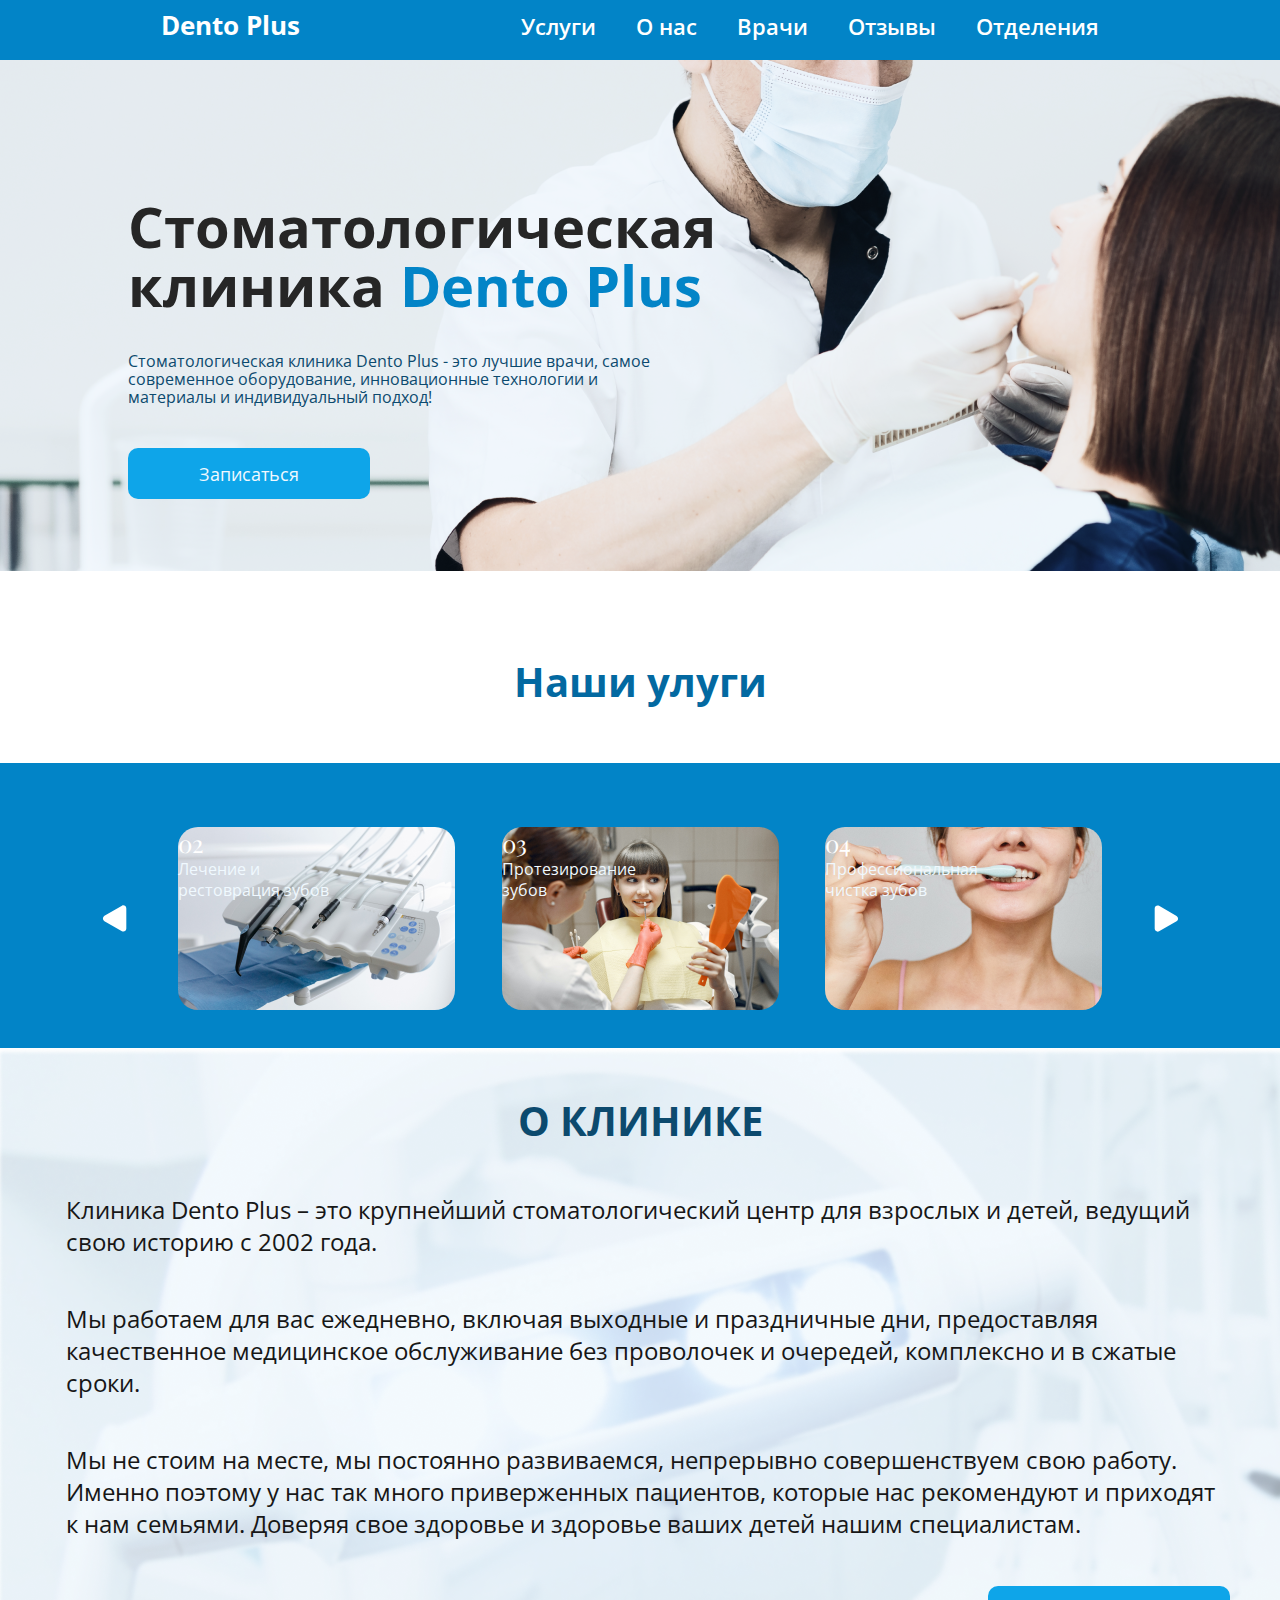
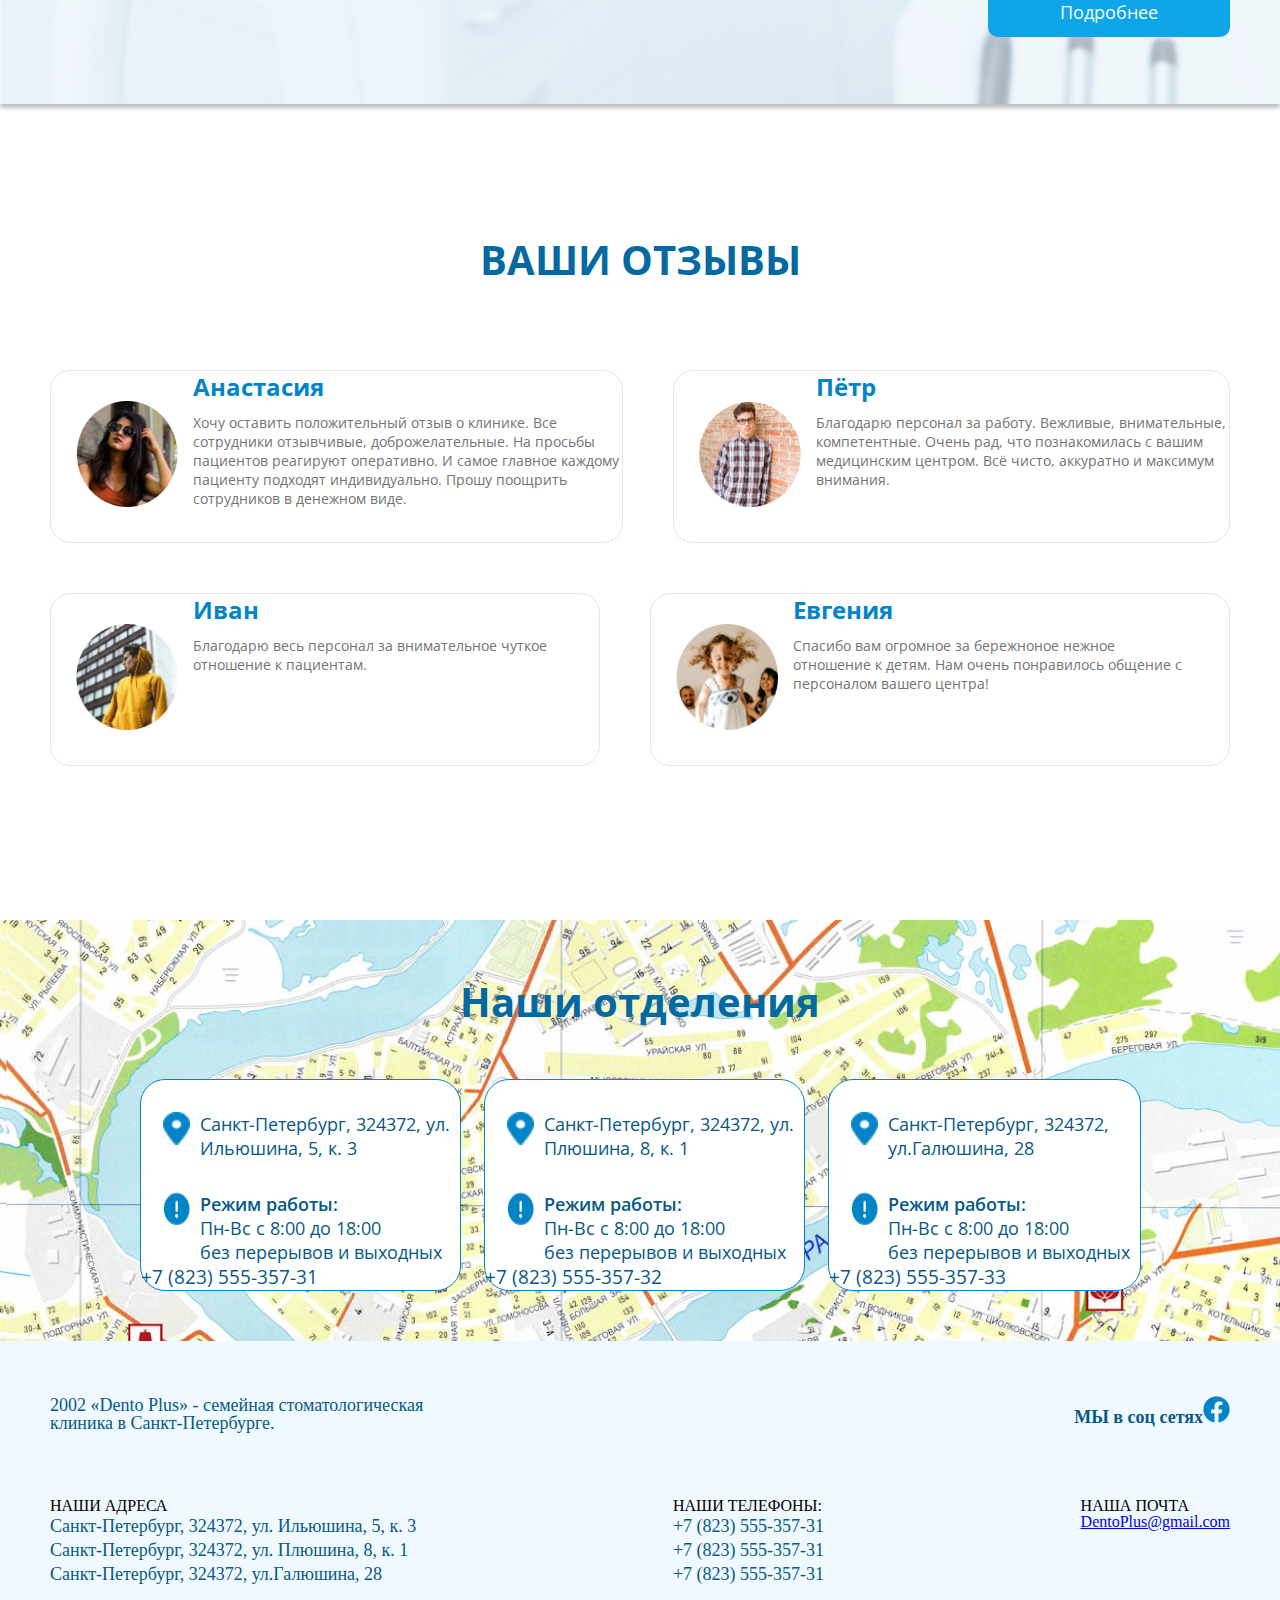
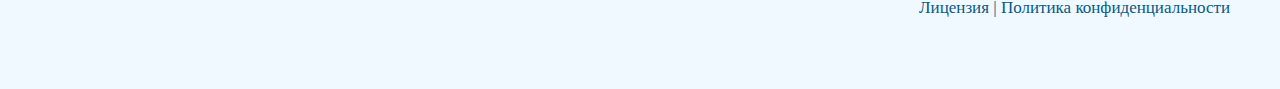
==== index.html @ b95b19bc "Доделана вторая страница.Предудущие недоделки: выравниевание элементов, разобраться с svg, переход н" ====
<!DOCTYPE html>
<html lang="en">
<head>
    <meta charset="UTF-8">
    <meta http-equiv="X-UA-Compatible" content="IE=edge">
    <meta name="viewport" content="width=device-width, initial-scale=1.0">
    <title>Home</title>
    <link rel="stylesheet" type="text/css" href="reset.css" />
    <link rel="stylesheet" type="text/css" href="styles.css" />
    <meta name="viewport" content="width=device-width,initial-scale=1.0">
    <link rel="preconnect" href="https://fonts.googleapis.com">
    <link rel="preconnect" href="https://fonts.gstatic.com" crossorigin>
    <link rel="preconnect" href="https://fonts.gstatic.com" crossorigin>
    <link href="https://fonts.googleapis.com/css2?family=Playfair+Display:wght@500&display=swap" rel="stylesheet">
    <link href="https://fonts.googleapis.com/css2?family=Open+Sans:wght@400;700&display=swap" rel="stylesheet">
</head>
<body>
    <header>
        <div class="header">
            <div class="header_left">
                <p>Dento Plus</p>
            </div>

            <div class="navi">
                <a class="navi_items" href="#services">Услуги</a>
                <a class="navi_items" href="#about_company">О нас</a>
                <a class="navi_items" href="/#doctors.html">Врачи</a>
                <a class="navi_items" href="#reviews">Отзывы</a>
                <a class="navi_items" href="#branches">Отделения</a>

            </div>
        </div>
    </header>
    <main>
        <section class="record">
            <div class="record_content">
                <h1>Стоматологическая<br>клиника <span>Dento Plus</span></h1>
                <p class="record_text">Стоматологическая клиника Dentо Plus - это лучшие врачи, самое<br> современное оборудование, инновационные технологии и<br> материалы и индивидуальный подход!</p>
                <button class="button">Записаться</button>
            </div>
            
        </section >
        <section class="services" id="services">
            <h2 class="serv_h2"> Наши улуги</h2>
            <div class="services_location">
                
                <div class="types_services">
                    <img class="arrow_left" src="icons/arrows_icon.svg" alt="arrow_left">
                    <div class="services_items serv_fon_1">
                        <p class="serv_number_p">02</p>
                        <p class="services_text">Лечение и<br>рестоврация зубов</p>
                        <i class="arrow_right"></i>
                    </div>
                    <div class="services_items serv_fon_2">
                        <p class="serv_number_p">03</p>
                        <p class="services_text">Протезирование<br>зубов</p>
                        <i class="arrow_right"></i>
                    </div>
                    <div class="services_items serv_fon_3">
                        <p class="serv_number_p">04</p>
                        <p class="services_text">Профессиональная<br>чистка зубов</p>
                        <i class="arrow_right"></i>
                    </div>
                    <img class="arrow_right" src="icons/arrows_icon.svg" alt="arrow_right">
                </div>
            </div>
        </section>
        <section class="description" id="about_company">
            <div class="description_items">
                <h2 class="description_h2"> О КЛИНИКЕ</h2>
                <div class="description_texts">
                    <p  class="description_text" >Клиника Dentо Plus  – это крупнейший стоматологический центр для взрослых и детей, ведущий<br> свою историю с 2002 года.</p>

                    <p class="description_text">Мы работаем для вас ежедневно, включая выходные и праздничные дни, предоставляя<br> качественное медицинское обслуживание без проволочек и очередей, комплексно и в сжатые<br> сроки.</p>
                        
                    <p class="description_text">Мы не стоим на месте, мы постоянно развиваемся, непрерывно совершенствуем свою работу.<br>Именно поэтому у нас так много приверженных пациентов, которые нас рекомендуют и приходят<br> к нам семьями. Доверяя свое здоровье и здоровье ваших детей нашим специалистам.</p>
                </div>
                
            </div>
            <div class="location_button">
                <button class="description_button">Подробнее</button>
            </div>
        </section>
        <section class="reviews">
            <h2 class="reviews_h2">ВАШИ ОТЗЫВЫ</h2>
            <div class="feedback_cards">    
                <div class="feedback_card">
                    <img class="feedback_img" src="image/client-1.png" alt="client1">
                    <div class="feedback_elemts">
                        <h3 class="feedback_h3">Анастасия</h3>
                        <p class="feedback_text">Хочу оставить положительный отзыв о клинике. Все<br> сотрудники отзывчивые, доброжелательные. На просьбы<br>пациентов реагируют оперативно. И самое главное каждому<br>пациенту подходят индивидуально. Прошу поощрить<br>сотрудников в денежном виде.</p>
                    </div>
                </div>

                <div class="feedback_card">
                    <img class="feedback_img" src="image/client-2.png" alt="client-2">
                    <div class="feedback_elemts">
                        <h3 class="feedback_h3">Пётр</h3>
                        <p class="feedback_text">Благодарю персонал за работу. Вежливые, внимательные,<br>компетентные. Очень рад, что познакомилась с вашим<br>медицинским центром. Всё чисто, аккуратно и максимум<br>внимания.</p>
                    </div>
                </div>

                <div class="feedback_card">
                    <img class="feedback_img" src="image/client-3.png" alt="client-3">
                    <div class="feedback_elemts">
                        <h3 class="feedback_h3">Иван</h3>
                        <p class="feedback_text">Благодарю весь персонал за внимательное чуткое<br>отношение к пациентам.</p>
                    </div>
                </div>

                <div class="feedback_card">
                    <img class="feedback_img" src="image/client-4.png" alt="client-4">
                    <div class="feedback_elemts">
                        <h3 class="feedback_h3">Евгения</h3>
                        <p class="feedback_text">Спасибо вам огромное за бережноное нежное<br>отношение к детям. Нам очень понравилось общение с<br>персоналом вашего центра!</p>
                    </div>
                </div>
            </div>
        </section>
        <section class="branches" id="branches">
            <div class="branches_center">
                <h2 class="branches_h2">Наши отделения</h2>
                <div class="branch_cards">
                    <div class="branch_card">
                        <div class="branch_card_detail">
                                <img class="branch_icon" src="icons/location-icon.png" alt="location">
                                <p class="branch_text">Санкт-Петербург, 324372, ул.<br>Ильюшина, 5, к. 3</p>
                        </div>
                        <div class="branch_card_detail">
                                <img class="branch_icon" src="icons/circle-info-icon.png" alt="">
                                <p class="branch_text"><span>Режим работы:</span><br>Пн-Вс с 8:00 до 18:00<br>без перерывов и выходных</p>
                        </div>
                        <div ><a class="branches_phone" href="tel:+782355535731">+7 (823) 555-357-31</a></div>
                    </div>

                    <div class="branch_card">
                        <div class="branch_card_detail">
                                <img class="branch_icon" src="icons/location-icon.png" alt="location">
                                <p class="branch_text">Санкт-Петербург, 324372, ул.<br>Плюшина, 8, к. 1</p>
                        </div>
                        <div class="branch_card_detail">
                                <img class="branch_icon" src="icons/circle-info-icon.png" alt="">
                                <p class="branch_text"><span>Режим работы:</span><br>Пн-Вс с 8:00 до 18:00<br>без перерывов и выходных</p>
                        </div>
                        <div ><a class="branches_phone" href="+782355535732">+7 (823) 555-357-32</a></div>
                    </div>

                    <div class="branch_card">
                        <div class="branch_card_detail">
                                <img class="branch_icon" src="icons/location-icon.png" alt="location">
                                <p class="branch_text">Санкт-Петербург, 324372,<br>ул.Галюшина, 28</p>
                        </div>
                        <div class="branch_card_detail">
                                <img class="branch_icon" src="icons/circle-info-icon.png" alt="">
                                <p class="branch_text"><span>Режим работы:</span><br>Пн-Вс с 8:00 до 18:00<br>без перерывов и выходных</p>
                        </div>
                        <div ><a class="branches_phone" href="tel:+7(823)55535733">+7 (823) 555-357-33</a></div>
                    </div>

                    

                </div>
            </div>
        </section>             
    </main>

    <footer>
        <div class="footer">
            <div class="footer_head">
                <p >2002 «Dentо Plus» - семейная стоматологическая<br>клиника в Санкт-Петербурге.</p>
                <a class="facebook_style" href="facebook.com">МЫ в соц сетях<img src="icons/facebook-icon.png"></a>
            </div>
            <div class="footer_center">
                <div class="footer_location">
                    <div class="location">
                        <img src="" alt="">
                        <p>НАШИ АДРЕСА</p>
                    </div>
                    <div class="footer_addresses">
                        <p>
                            Санкт-Петербург, 324372, ул. Ильюшина, 5, к. 3<br>Санкт-Петербург, 324372, ул. Плюшина, 8, к. 1<br>Санкт-Петербург, 324372, ул.Галюшина, 28
                        </p>
                    </div>
                </div>
                <div class="footer_phone">
                    <div class="phone">
                        <img src="" alt="">
                        <p>НАШИ ТЕЛЕФОНЫ:</p>
                    </div>
                    <div class="footer_numbers">
                        <a class="footer_number" href="+782355535731">+7 (823) 555-357-31</a>
                        <a class="footer_number" href="+782355535731">+7 (823) 555-357-31</a>
                        <a class="footer_number" href="+782355535731">+7 (823) 555-357-31</a>
                    </div>
                </div>
                <div class="footer_mail">
                    <div>
                        <img src="" alt="">
                        <p>НАША ПОЧТА</p>
                    </div>
                    <div>
                        <a href="DentoPlus@gmail.com">DentoPlus@gmail.com</a>
                    </div>
                </div>
            </div>
            <div class="footer_guarantees">
                <p>Лицензия | Политика конфиденциальности</p>
            </div>
    </div>
    </footer>
</body>
</html>
---- styles.css ----
*{
    box-sizing: border-box;
    font-family: 'Open Sans';
}

h1{
    /*width: 608px;*/
    height: 155px;
    font-size: 56px;
    font-weight: 700;
    line-height: 59px;
    color: #262626;
}

h1 span{
    color: #0284C7;
}

header{
    display: flex;
    justify-content: center;
    flex-direction: column;
    /*width: 1920px;*/
    
    height: 60px;
    background: #0284C7;
    box-shadow: 0px 4px 4px rgba(0, 0, 0, 0.25);
}

@media(min-width: 1024px){
    header{
        flex-direction: row;
    }
    .header{
        flex-direction: row;
    }
}
@media(min-wigth:425px){
    .record_text{
        font-size: 30px;

    }
    
}
.header{
    display: flex;
    justify-content: space-evenly;
    align-items: baseline;
    flex-grow: 1;
    /*position: absolute;*/
    
        

    /*background: #0284C7;
    box-shadow: 0px 4px 4px rgba(0, 0, 0, 0.25);*/
}

.header_left{
    width: 179.97px;
    height: 48px;
    padding-top: 10px;
    font-family: 'Open Sans';
    font-size: 26px;
    color: #FFFFFF;
    font-weight: 700;
}

.navi{
    padding-top: 15px;
    flex-wrap: wrap;
    display: flex;

}

.navi_items{
    text-decoration: none;
    font-family: 'Open Sans';
    font-size: 22px;
    color: #FFFFFF;
    font-weight: 600;
    margin: 0 20px 0 20px;
    

}

.record{
    background-image: url(image/hero.png);
    width: 100%;
    background-position: center;
}

.record_content{
    display: flex;
    margin-left: auto;
    margin-right: auto;
    max-width: 1024px;
    flex-direction: column;
    padding-top: 137px;
}
.record_text{
    font-size: 16px;
    font-weight: 400;
    line-height: 18px;
    /*max-width: 579px;*/
    color: #0C4A6E;
}

.button{
    background-color: #0EA5E9;
    border: none;
    color: #F0F9FF;
    text-decoration: none;
    width: 242px;
    height: 51px;
    font-size: 18px;
    border-radius: 10px;
    margin-top: 42px;
    margin-bottom: 72px;
}

.services{
    display: flex;
    flex-direction: column;
    justify-content: center;
}
.services_location{
    background: #0284C7;
}

.serv_h2{
    display: flex;
    justify-content: center;
    margin-top: 84px;
    margin-bottom: 54px;
    font-size: 40px;
    line-height: 54px;
    font-weight: 700;
    color: #0369A1;
}

.types_services{
    display: flex;
    justify-content: space-evenly;
    align-items: center;
    margin: auto;
   max-width: 1180px;
    padding: 64px 0 38px 0;
    
}

.services_items{
    width: 277px;
    height: 183px;
    border-radius: 20px;
    
}

.serv_number_p{
    font-size: 24px;
    line-height: 32px;
    font-family: 'Playfair Display';
    color: #FFFFFF;
}

.services_text{
    font-size: 16px;
    line-height: 21px;
    font-weight: 600px;
    color: #F0F9FF;
}

.serv_fon_1{
    background-image: url(image/service-1.png);
    background: linear-gradient(to rihgt, #50A3D1 57%, #F0F9FF 43%);

}

.serv_fon_2{
    background-image: url(image/service-2.png);
}

.serv_fon_3{
    background-image: url(image/service-3.png);
}

.arrow_left{
    height: 85px;
    width: 35px;
    transform: rotate(180deg);
}

.arrow_right{
    height: 85px;
    width: 35px;
}

.description{
    background: url(image/background-1.png);
    box-shadow: 0px 4px 4px rgb(0 0 0 / 25%);
}

.description_items{
    display: flex;
    flex-direction: column;
    align-items: center;
}

.description_h2{
    padding-top: 46px;
    padding-bottom: 46px;
    font-size: 40px;
    font-weight: 700;
    line-height: 54px;
    color: #0C4A6E;
    
}

.description_texts{
    display: flex;
    flex-direction: column;
    gap: 45px;
    /*padding-bottom: 165px;*/
    max-width: 1180px;
}

.description_text{
    text-align: justify;
    font-size: 24px;
    line-height: 32px;
    color: #171717;
    
}

.location_button{
    display: flex;
    justify-content: flex-end;
    max-width: 1180px;
    margin: auto;
    padding: 46px 0 67px 0;
}

.description_button{
    background-color: #0EA5E9;
    border: none;
    color: #F0F9FF;
    text-decoration: none;
    width: 242px;
    height: 51px;
    font-size: 18px;
    border-radius: 10px;
}

.reviews{
    display: flex;
    flex-direction: column;
    align-items: center;
    justify-content: center;
    max-width: 1180px;
    margin: auto;
    
}

.reviews_h2{
    padding-top: 129px;
    padding-bottom: 83px;
    font-size: 40px;
    font-weight: 700;
    line-height: 54px;
    color: #0369A1;
}

.feedback_cards{
    display: flex;
    flex-wrap: wrap;
    margin: auto;
    gap: 50px;
    justify-content: space-between;
    padding-bottom: 154px;
}

.feedback_card{
    display: flex;
    border:1px solid #E5E5E5;
    border-radius: 20px;
    box-shadow: drop-shadow(1px 2px 4px rgba(115, 115, 115, 0.25));
    max-width: 580px;
    flex-grow: 1;

}

.feedback_img{
    width: 102px;
    height: 106px;
    border: 90px;
    margin: 30px 15px 35px 25px;
}

.feedback_elemts{
    display: flex;
    flex-direction: column;
    gap: 10px;
}

.feedback_h3{
    font-size: 24px;
    font-weight: 700;
    line-height: 32px;
    color: #0284C7;
}

.feedback_text{
    font-size: 14px;
    font-weight: 400;
    line-height: 19px;
    color: #737373;
}

.branches{
    background: url(image/map-background.png)
}

.branches_center{
    display: flex;
    flex-direction: column;
    /* justify-content: center; */
    max-width: 1180px;
    margin: auto;
    gap: 50px;
}

.branches_h2{
    margin: auto;
    color: #0369A1;
    font-size: 40px;
    font-weight: 700;
    line-height: 54px;
    padding-top: 55px;
}

.branch_card{
    border: 1px solid #0284C7;
    border-radius: 25px;
    background: #FFFFFF;
}

.branch_cards{
    display: flex;
    justify-content: center;
    gap: 23px;
    /*max-width: 1180px;
    margin: auto;*/
    padding-bottom: 50px;
}

.branch_card_detail{
    display: flex;
    gap: 10px;
    margin: 32px 10px 0 22px;
}

.branch_icon{
    width: 27px;
    height: 33px;
}

.branch_text{
    font-size: 18px;
    line-height: 24px;
    font-weight: 400;
    color: #075985;
}

.branch_text span{
    font-weight: 600;
}

.branches_phone{
    color: #075985;
    font-size: 19px;
    line-height: 26px;
    font-weight: 600px;
    text-decoration: none;
    
}

footer{
    background: #F0F9FF;
}

.footer{
    max-width: 1180px;
    margin: auto;
}

.footer_head{
    display: flex;
    justify-content: space-between;
    font-size: 18px;
    color: #075985;
    font-weight: 400;
    padding-top: 55px;
}

.facebook_style{
    font-size: 18px;
    color: #075985;
    text-decoration: none;
    font-weight: 600;
}

.footer_center{
    display: flex;
    justify-content: space-between;
    padding-top: 50px;
}

.footer_addresses{
    color: #075985;
    font-size: 18px;
    font-weight: 400;
    line-height: 24px;
}

.footer_numbers{
    display: flex;
    flex-direction: column;
}

.footer_number{
    color: #075985;
    font-size: 18px;
    font-weight: 400;
    line-height: 24px;
    text-decoration: none;
}

.footer_guarantees{
    display: flex;
    justify-content: flex-end;
    color: #075985;
    font-size: 17px;
    font-weight: 400;
    line-height: 23px;
    padding-top: 10px;
    padding-bottom: 70px;
}
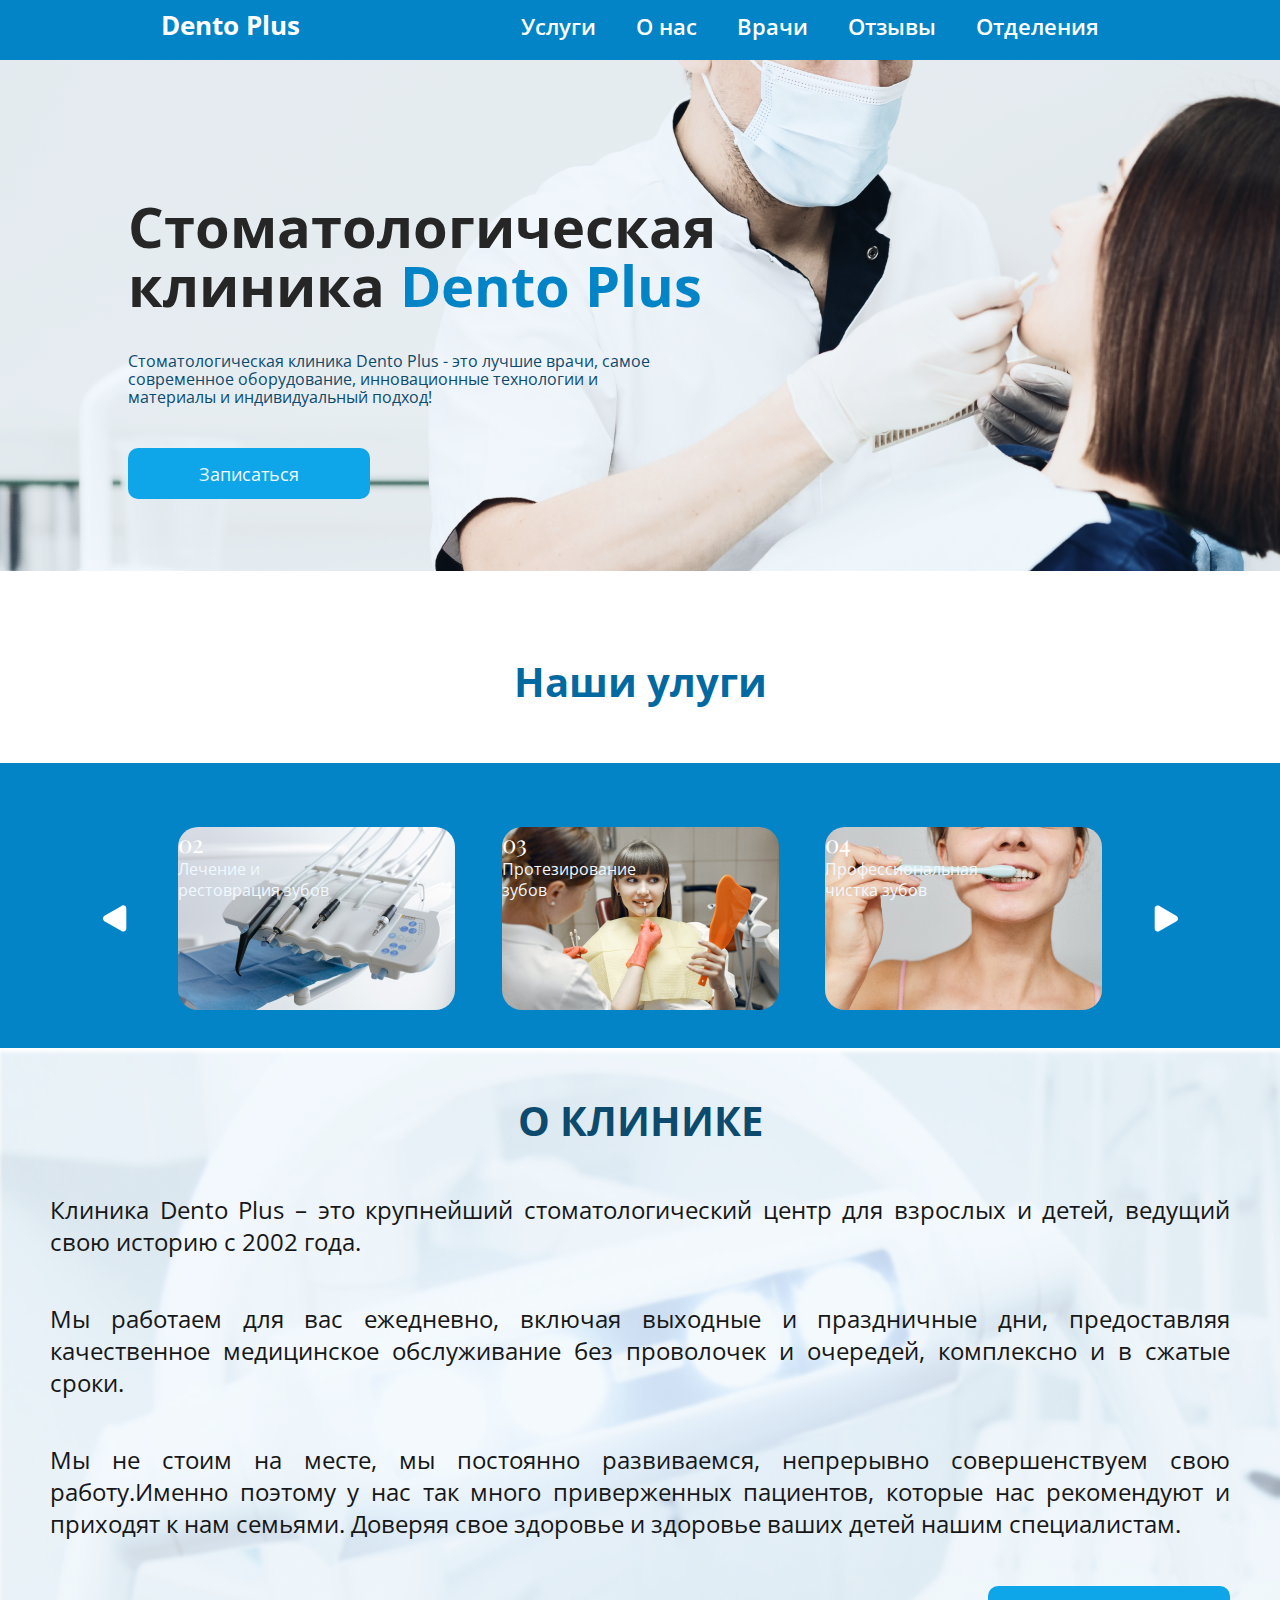
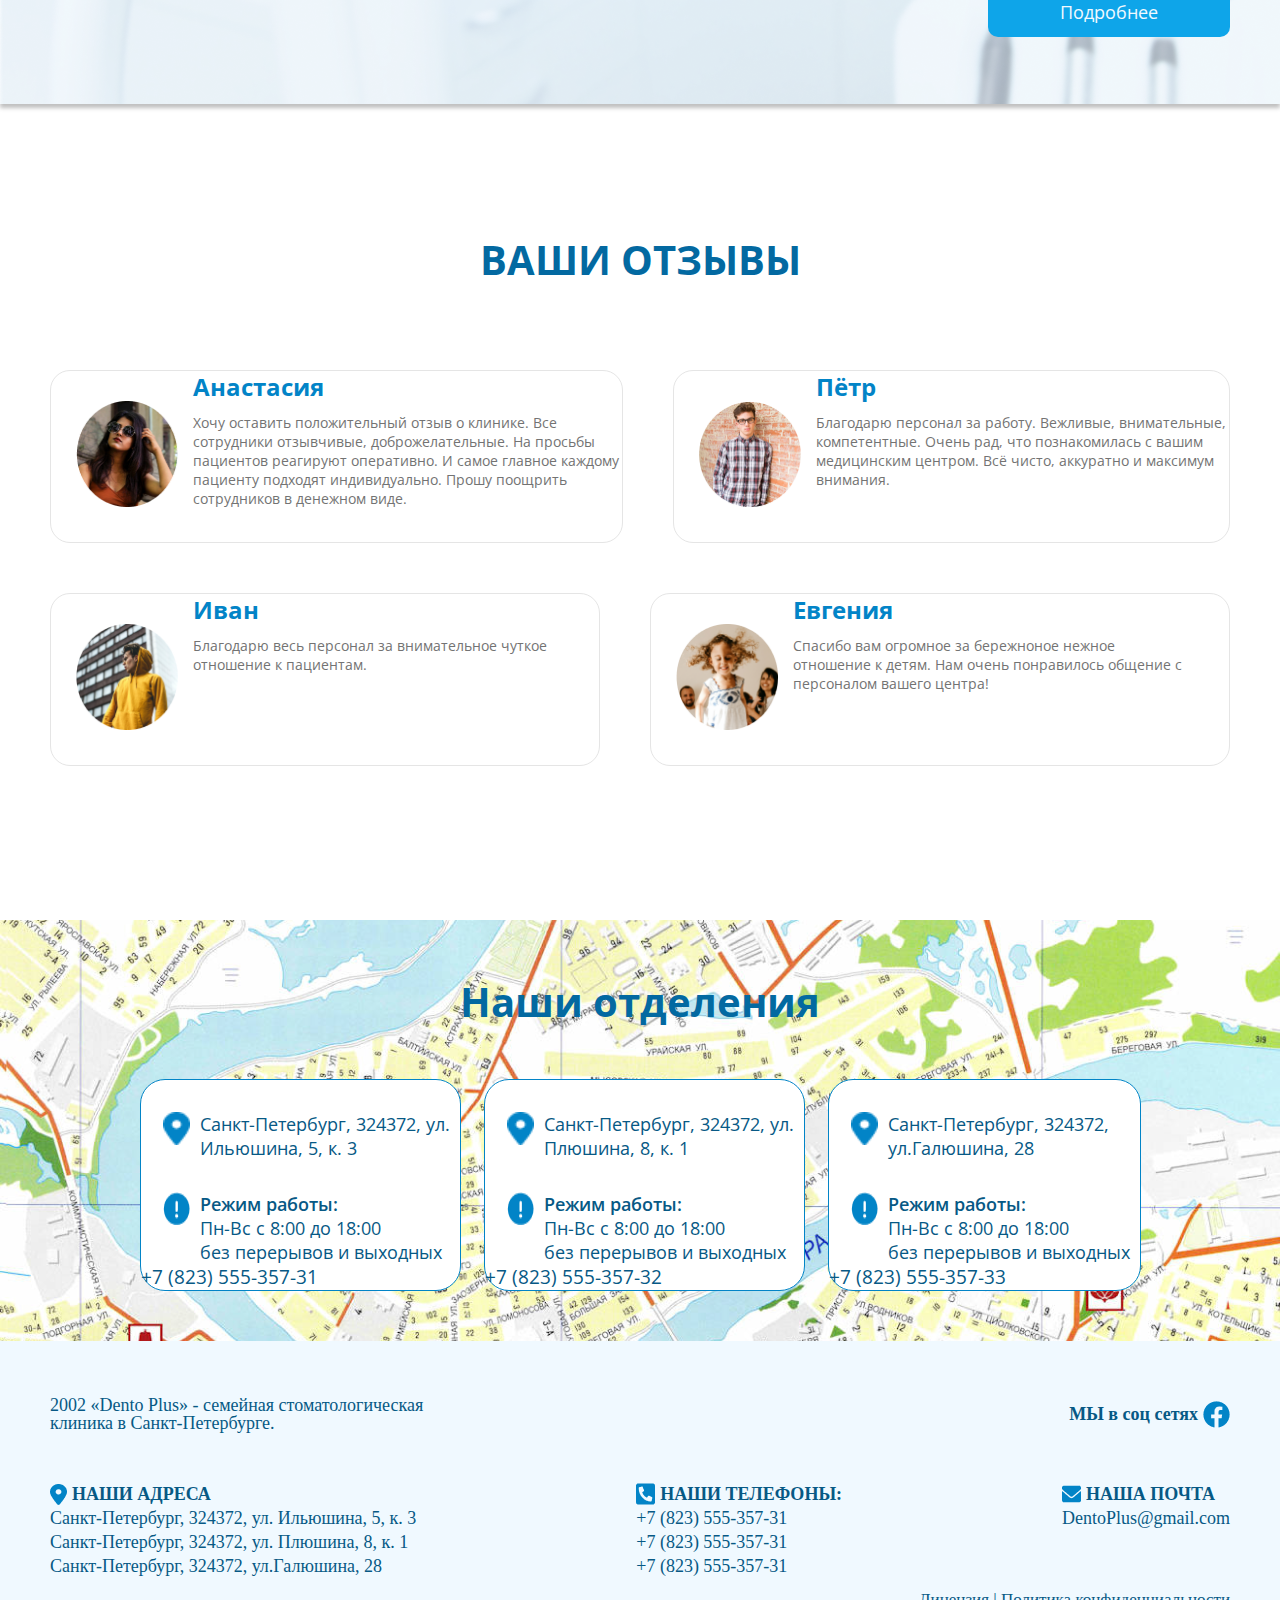
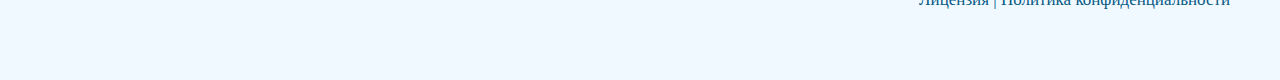
==== commit f2077908: "Страница1: не получается выровнить отзывы. Страница2:сделана, на проверку. Страница3: не могу устано" ====
--- a/index.html
+++ b/index.html
@@ -69,11 +69,11 @@
             <div class="description_items">
                 <h2 class="description_h2"> О КЛИНИКЕ</h2>
                 <div class="description_texts">
-                    <p  class="description_text" >Клиника Dentо Plus  – это крупнейший стоматологический центр для взрослых и детей, ведущий<br> свою историю с 2002 года.</p>
-
-                    <p class="description_text">Мы работаем для вас ежедневно, включая выходные и праздничные дни, предоставляя<br> качественное медицинское обслуживание без проволочек и очередей, комплексно и в сжатые<br> сроки.</p>
+                    <p  class="description_text" >Клиника Dentо Plus  – это крупнейший стоматологический центр для взрослых и детей, ведущий свою историю с 2002 года.</p>
+
+                    <p class="description_text">Мы работаем для вас ежедневно, включая выходные и праздничные дни, предоставляя качественное медицинское обслуживание без проволочек и очередей, комплексно и в сжатые сроки.</p>
                         
-                    <p class="description_text">Мы не стоим на месте, мы постоянно развиваемся, непрерывно совершенствуем свою работу.<br>Именно поэтому у нас так много приверженных пациентов, которые нас рекомендуют и приходят<br> к нам семьями. Доверяя свое здоровье и здоровье ваших детей нашим специалистам.</p>
+                    <p class="description_text">Мы не стоим на месте, мы постоянно развиваемся, непрерывно совершенствуем свою работу.Именно поэтому у нас так много приверженных пациентов, которые нас рекомендуют и приходят к нам семьями. Доверяя свое здоровье и здоровье ваших детей нашим специалистам.</p>
                 </div>
                 
             </div>
@@ -172,8 +172,8 @@
             </div>
             <div class="footer_center">
                 <div class="footer_location">
-                    <div class="location">
-                        <img src="" alt="">
+                    <div class="icon_head">
+                        <img src="icons/location-icon.png" alt="location-icon">
                         <p>НАШИ АДРЕСА</p>
                     </div>
                     <div class="footer_addresses">
@@ -183,8 +183,8 @@
                     </div>
                 </div>
                 <div class="footer_phone">
-                    <div class="phone">
-                        <img src="" alt="">
+                    <div class="icon_head">
+                        <img src="icons/phone-icon.png" alt="phone-icon">
                         <p>НАШИ ТЕЛЕФОНЫ:</p>
                     </div>
                     <div class="footer_numbers">
@@ -194,12 +194,12 @@
                     </div>
                 </div>
                 <div class="footer_mail">
+                    <div class="icon_head">
+                        <img src="icons/email-icon.png" alt="email">
+                        <p>НАША ПОЧТА</p>
+                    </div>
                     <div>
-                        <img src="" alt="">
-                        <p>НАША ПОЧТА</p>
-                    </div>
-                    <div>
-                        <a href="DentoPlus@gmail.com">DentoPlus@gmail.com</a>
+                        <a class="footer_email" href="DentoPlus@gmail.com">DentoPlus@gmail.com</a>
                     </div>
                 </div>
             </div>
--- a/styles.css
+++ b/styles.css
@@ -228,6 +228,7 @@
     font-size: 24px;
     line-height: 32px;
     color: #171717;
+    text-align: justify;
     
 }
 
@@ -402,6 +403,9 @@
 }
 
 .facebook_style{
+    display: flex;
+    gap: 5px;
+    align-items: center;
     font-size: 18px;
     color: #075985;
     text-decoration: none;
@@ -414,6 +418,16 @@
     padding-top: 50px;
 }
 
+.icon_head{
+    display: flex;
+    align-items: center;
+    gap: 5px;
+    font-size: 18px;
+    font-weight: 600;
+    line-height: 24px;
+    color: #075985;
+}
+
 .footer_addresses{
     color: #075985;
     font-size: 18px;
@@ -432,6 +446,14 @@
     font-weight: 400;
     line-height: 24px;
     text-decoration: none;
+}
+
+.footer_email{
+    text-decoration: none;
+    font-size: 18px;
+    font-weight: 300;
+    line-height: 24px;
+    color: #075985;
 }
 
 .footer_guarantees{
@@ -442,6 +464,6 @@
     font-weight: 400;
     line-height: 23px;
     padding-top: 10px;
-    padding-bottom: 70px;
-}
-
+    padding-bottom: 69px;
+}
+
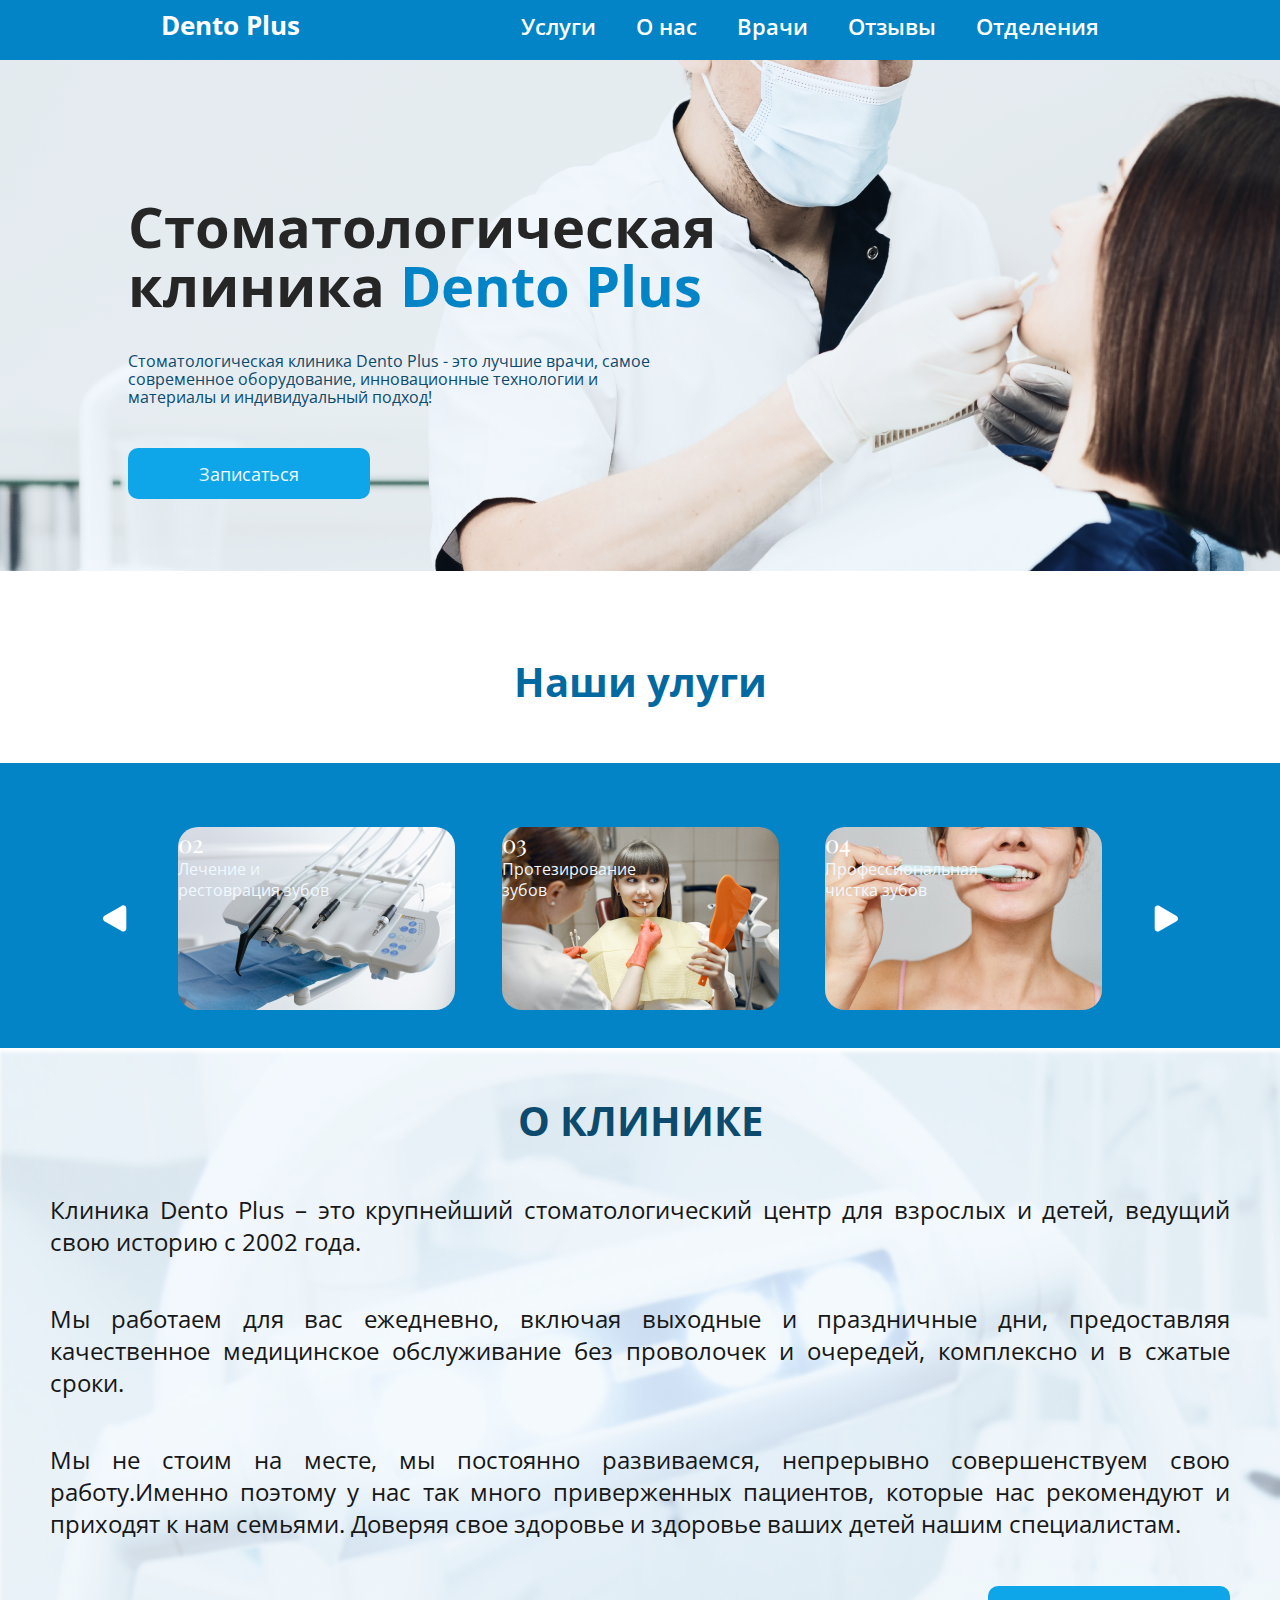
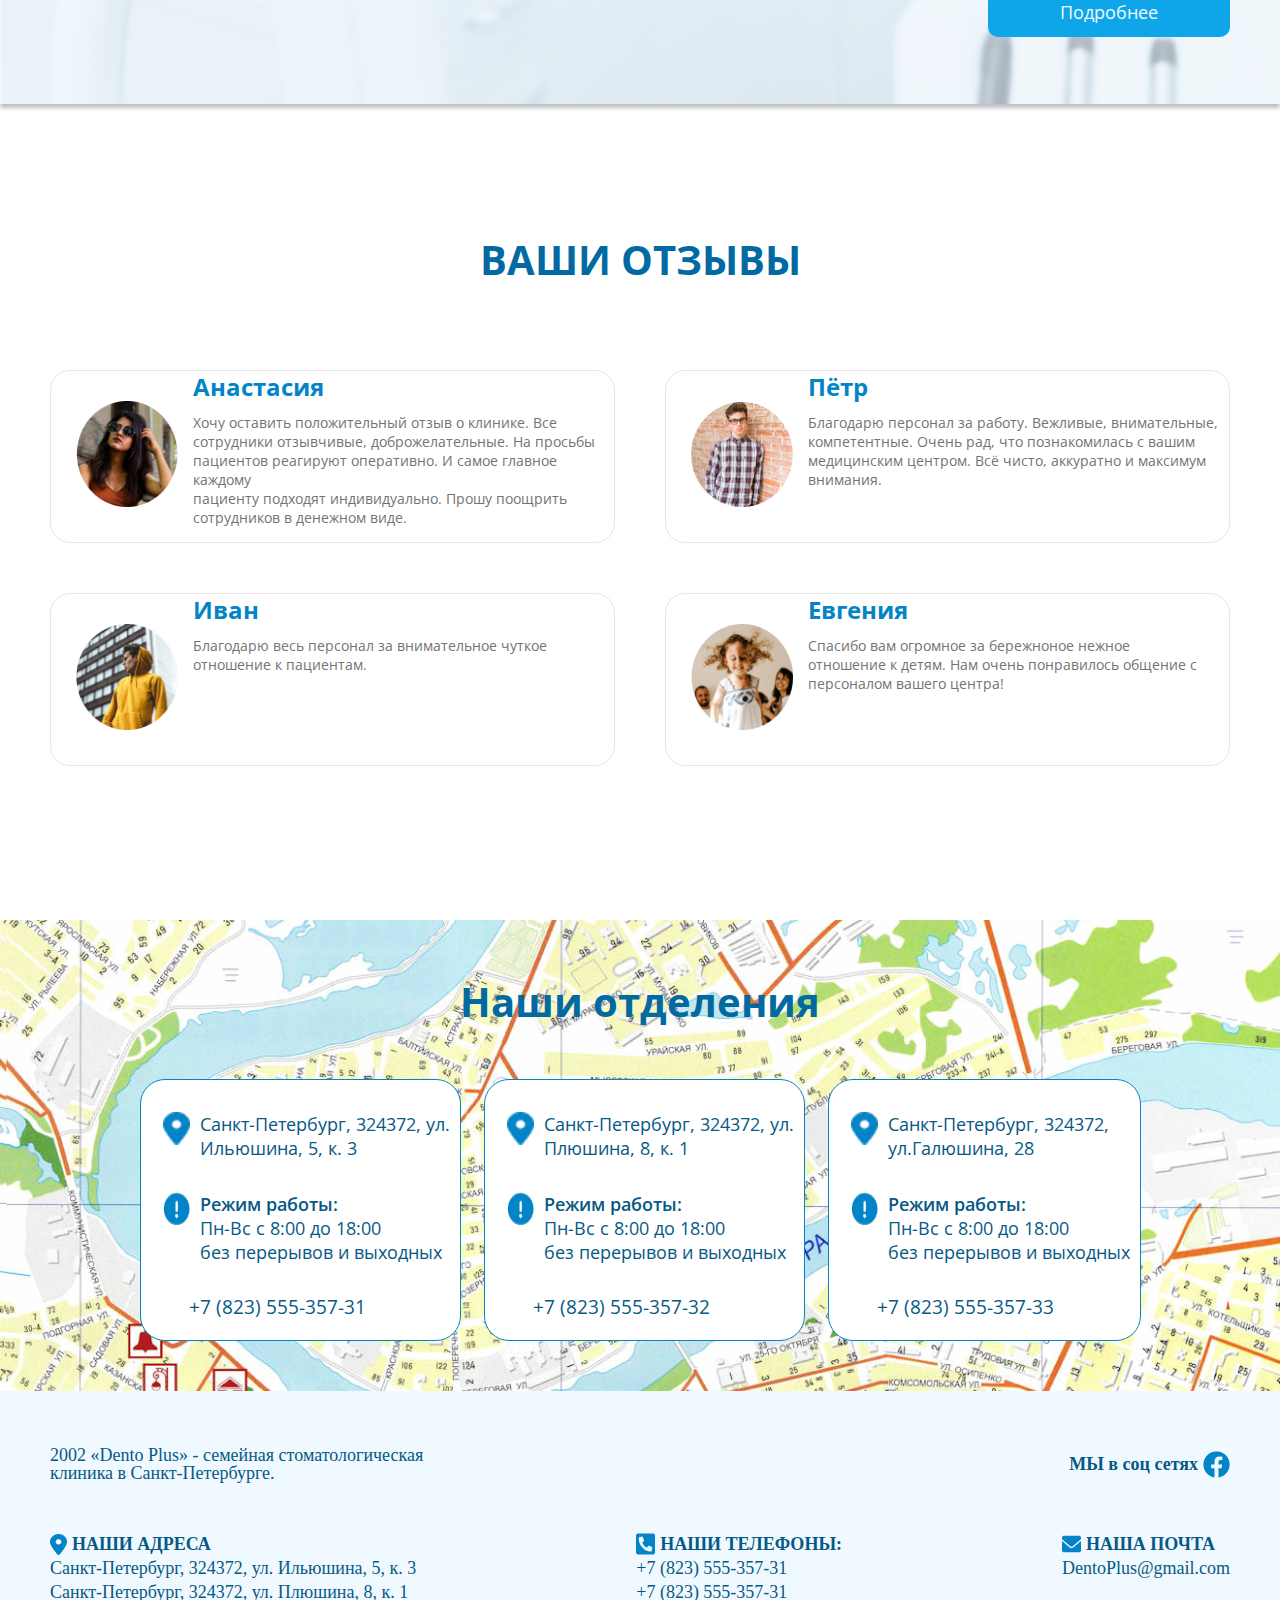
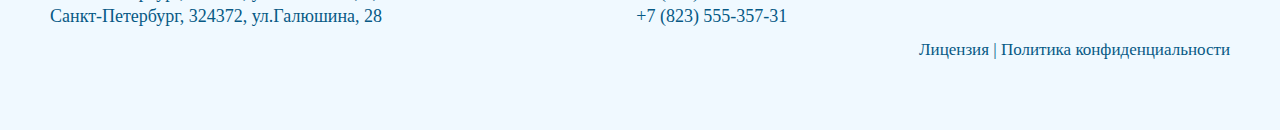
==== commit 04a4c62d: "Проставил переход на другую страницу в навигации,как указано в инструкции, не работает" ====
--- a/index.html
+++ b/index.html
@@ -24,7 +24,7 @@
             <div class="navi">
                 <a class="navi_items" href="#services">Услуги</a>
                 <a class="navi_items" href="#about_company">О нас</a>
-                <a class="navi_items" href="/#doctors.html">Врачи</a>
+                <a class="navi_items" href="/doctors.html">Врачи</a>
                 <a class="navi_items" href="#reviews">Отзывы</a>
                 <a class="navi_items" href="#branches">Отделения</a>
 
@@ -81,7 +81,7 @@
                 <button class="description_button">Подробнее</button>
             </div>
         </section>
-        <section class="reviews">
+        <section class="reviews" id="reviews">
             <h2 class="reviews_h2">ВАШИ ОТЗЫВЫ</h2>
             <div class="feedback_cards">    
                 <div class="feedback_card">
@@ -130,7 +130,7 @@
                                 <img class="branch_icon" src="icons/circle-info-icon.png" alt="">
                                 <p class="branch_text"><span>Режим работы:</span><br>Пн-Вс с 8:00 до 18:00<br>без перерывов и выходных</p>
                         </div>
-                        <div ><a class="branches_phone" href="tel:+782355535731">+7 (823) 555-357-31</a></div>
+                        <div class="branch_phone" ><a class="branches_phone" href="tel:+782355535731">+7 (823) 555-357-31</a></div>
                     </div>
 
                     <div class="branch_card">
@@ -142,7 +142,7 @@
                                 <img class="branch_icon" src="icons/circle-info-icon.png" alt="">
                                 <p class="branch_text"><span>Режим работы:</span><br>Пн-Вс с 8:00 до 18:00<br>без перерывов и выходных</p>
                         </div>
-                        <div ><a class="branches_phone" href="+782355535732">+7 (823) 555-357-32</a></div>
+                        <div class="branch_phone" ><a class="branches_phone" href="+782355535732">+7 (823) 555-357-32</a></div>
                     </div>
 
                     <div class="branch_card">
@@ -154,7 +154,7 @@
                                 <img class="branch_icon" src="icons/circle-info-icon.png" alt="">
                                 <p class="branch_text"><span>Режим работы:</span><br>Пн-Вс с 8:00 до 18:00<br>без перерывов и выходных</p>
                         </div>
-                        <div ><a class="branches_phone" href="tel:+7(823)55535733">+7 (823) 555-357-33</a></div>
+                        <div class="branch_phone"><a class="branches_phone" href="tel:+7(823)55535733">+7 (823) 555-357-33</a></div>
                     </div>
 
                     
--- a/styles.css
+++ b/styles.css
@@ -277,6 +277,8 @@
     gap: 50px;
     justify-content: space-between;
     padding-bottom: 154px;
+    
+    
 }
 
 .feedback_card{
@@ -284,8 +286,9 @@
     border:1px solid #E5E5E5;
     border-radius: 20px;
     box-shadow: drop-shadow(1px 2px 4px rgba(115, 115, 115, 0.25));
-    max-width: 580px;
+    /*max-width: 580px;*/
     flex-grow: 1;
+    width: calc((100% - 50px * 1) / 2);
 
 }
 
@@ -375,6 +378,10 @@
     font-weight: 600;
 }
 
+.branch_phone{
+    padding: 30px 83px 20px 48px;
+}
+
 .branches_phone{
     color: #075985;
     font-size: 19px;
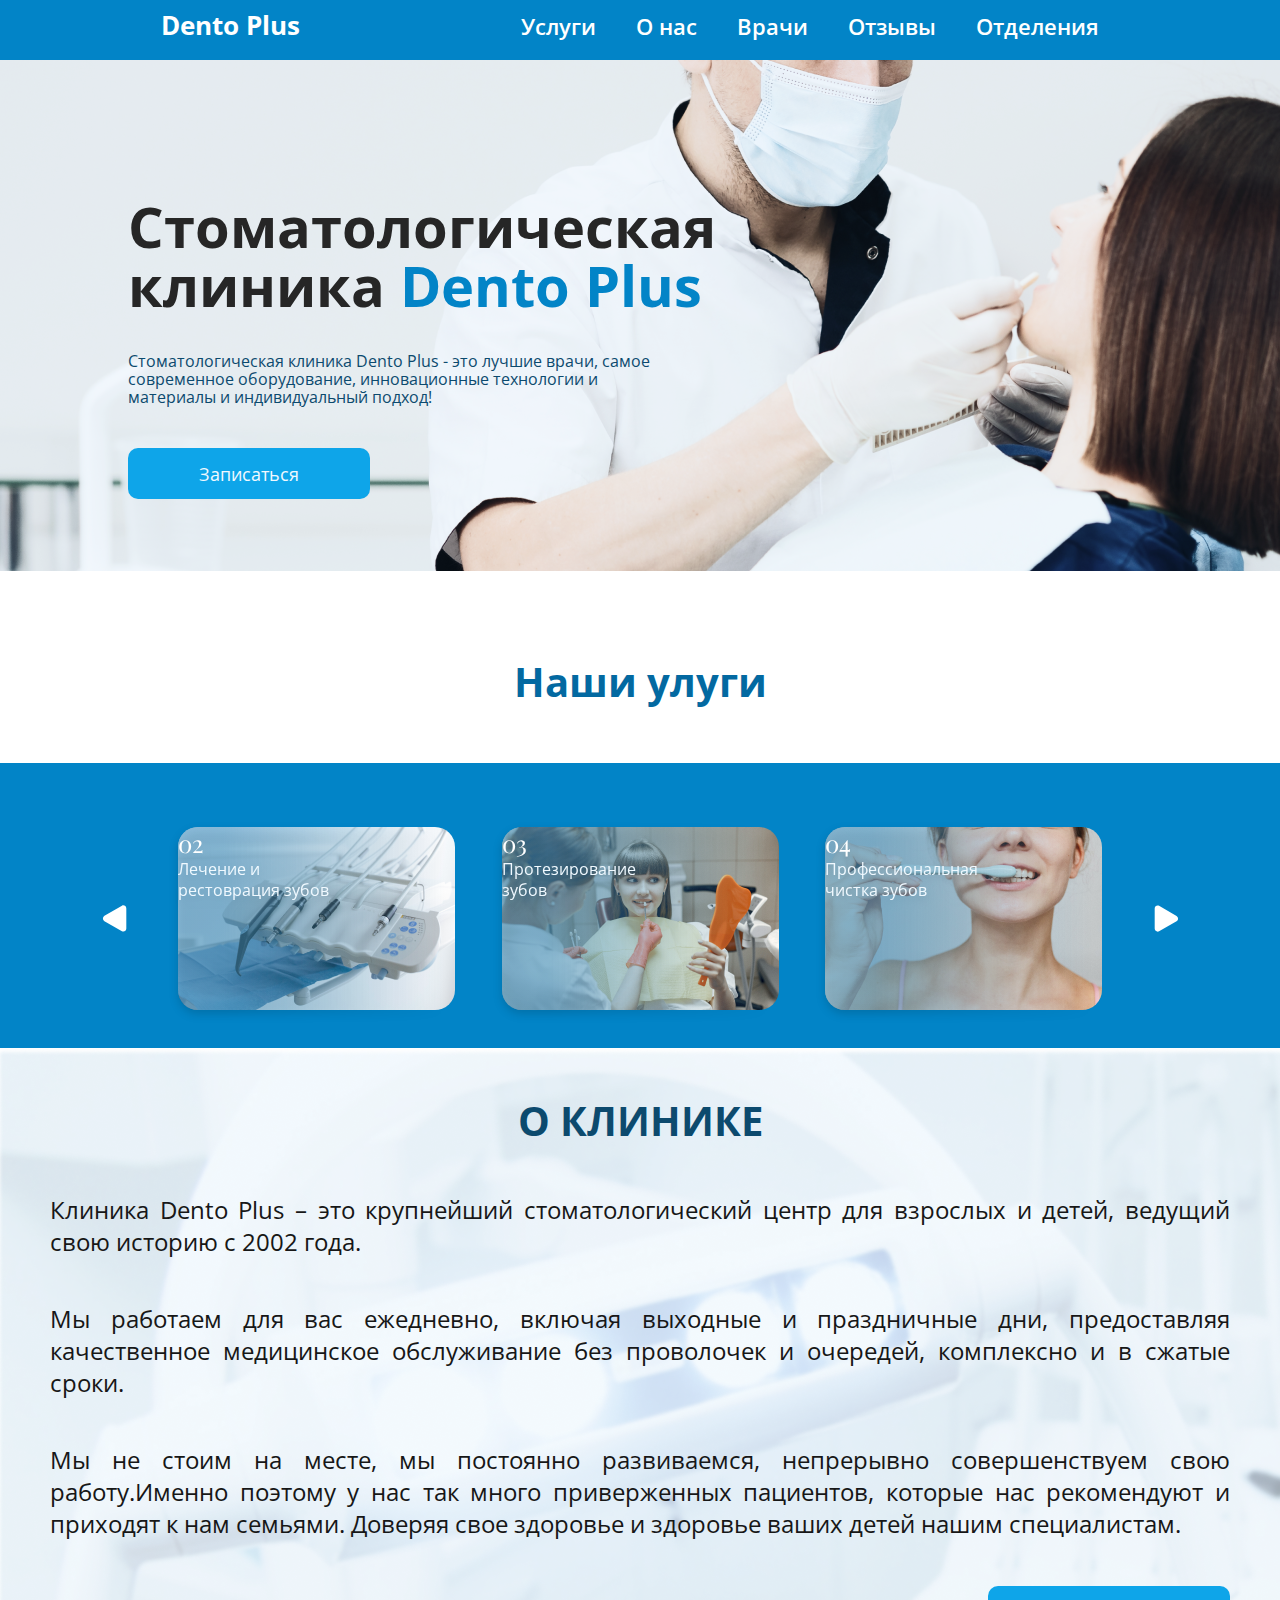
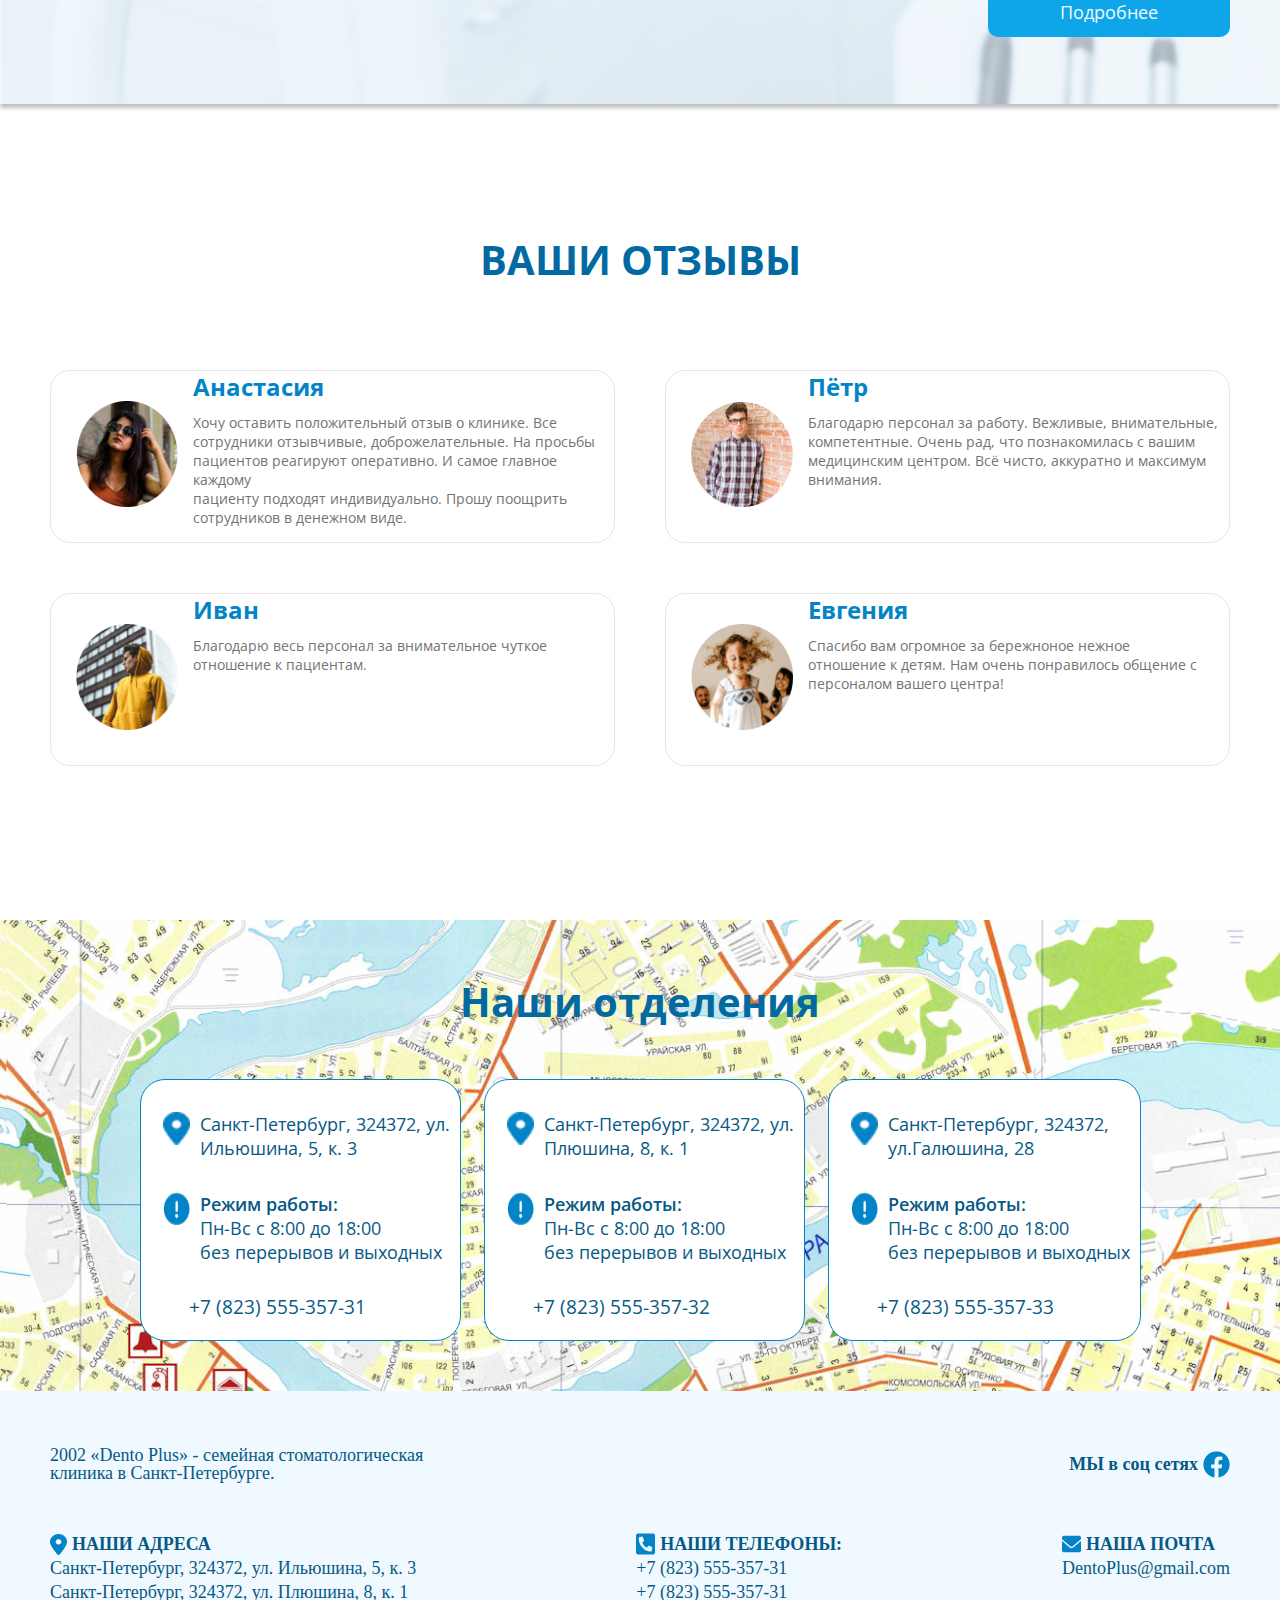
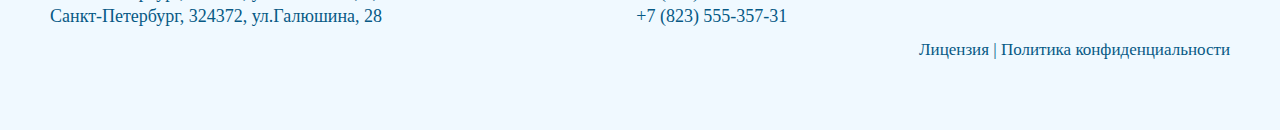
==== commit 6aa7e1a3: "Получился линейный градиент в section   services" ====
--- a/index.html
+++ b/index.html
@@ -47,19 +47,25 @@
                 <div class="types_services">
                     <img class="arrow_left" src="icons/arrows_icon.svg" alt="arrow_left">
                     <div class="services_items serv_fon_1">
-                        <p class="serv_number_p">02</p>
-                        <p class="services_text">Лечение и<br>рестоврация зубов</p>
-                        <i class="arrow_right"></i>
+                        <div class="line-gradient services_items">
+                            <p class="serv_number_p">02</p>
+                            <p class="services_text">Лечение и<br>рестоврация зубов</p>
+                            <i class="arrow_right"></i>
+                        </div>
                     </div>
                     <div class="services_items serv_fon_2">
-                        <p class="serv_number_p">03</p>
-                        <p class="services_text">Протезирование<br>зубов</p>
-                        <i class="arrow_right"></i>
+                        <div class="line-gradient services_items">    
+                            <p class="serv_number_p">03</p>
+                            <p class="services_text">Протезирование<br>зубов</p>
+                            <i class="arrow_right"></i>
+                        </div>
                     </div>
                     <div class="services_items serv_fon_3">
-                        <p class="serv_number_p">04</p>
-                        <p class="services_text">Профессиональная<br>чистка зубов</p>
-                        <i class="arrow_right"></i>
+                        <div class="line-gradient services_items">
+                            <p class="serv_number_p">04</p>
+                            <p class="services_text">Профессиональная<br>чистка зубов</p>
+                            <i class="arrow_right"></i>
+                        </div>
                     </div>
                     <img class="arrow_right" src="icons/arrows_icon.svg" alt="arrow_right">
                 </div>
--- a/styles.css
+++ b/styles.css
@@ -42,11 +42,23 @@
     }
     
 }
+
+@media(max-width: 980px){
+    .types_services{
+        flex-direction: column;
+        gap: 20px;
+    }
+    .arrow_left{
+        transform: rotate(0deg);
+    }
+}
+
 .header{
     display: flex;
     justify-content: space-evenly;
     align-items: baseline;
     flex-grow: 1;
+    flex-wrap: wrap;
     /*position: absolute;*/
     
         
@@ -153,6 +165,7 @@
     height: 183px;
     border-radius: 20px;
     
+    
 }
 
 .serv_number_p{
@@ -169,9 +182,14 @@
     color: #F0F9FF;
 }
 
+.line-gradient{
+    background: linear-gradient(90deg, rgba(80, 163, 209, 0.57) 16.34%, rgba(0, 0, 0, 0) 96.2%, rgba(4, 4, 4, 0) 96.21%, rgba(0, 0, 0, 0) 96.21%), url(pexels-cottonbro-6502344);
+    filter: drop-shadow(0px 4px 4px rgba(0, 0, 0, 0.25));
+}
+
 .serv_fon_1{
     background-image: url(image/service-1.png);
-    background: linear-gradient(to rihgt, #50A3D1 57%, #F0F9FF 43%);
+    
 
 }
 
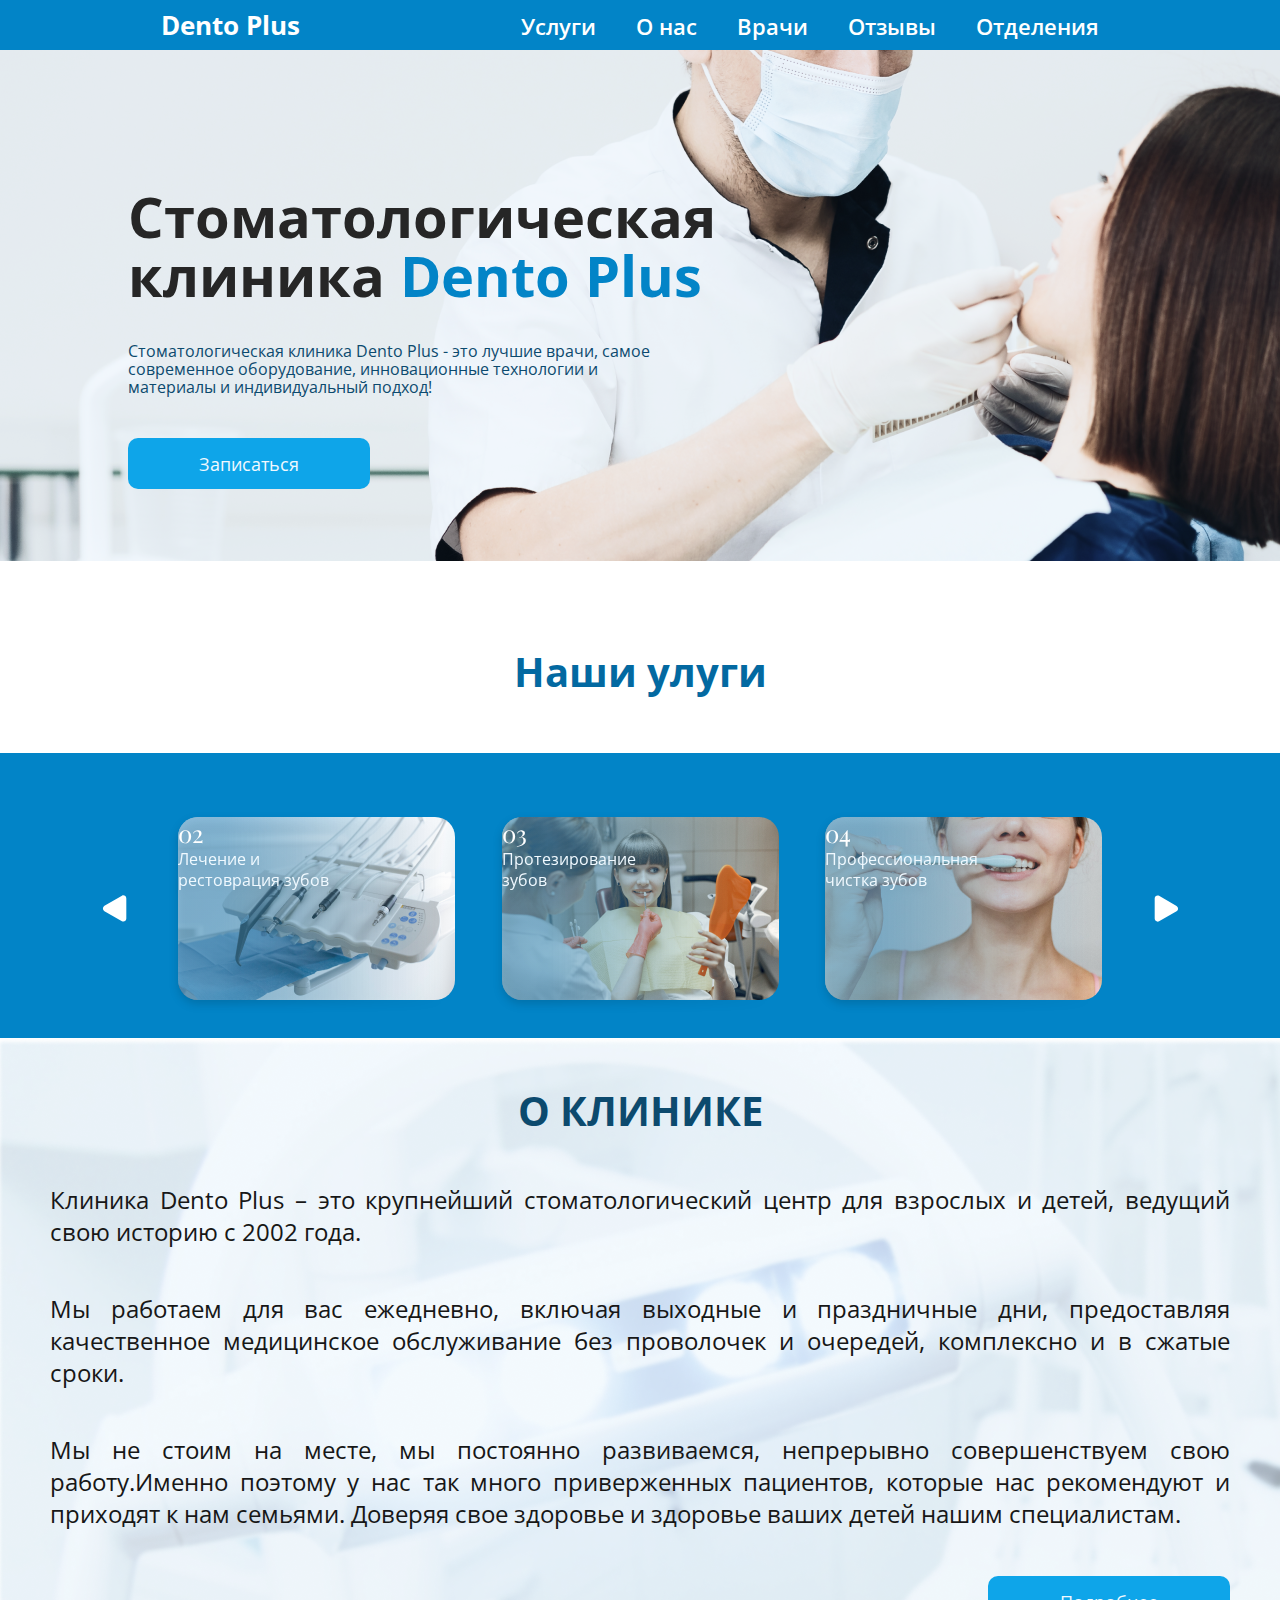
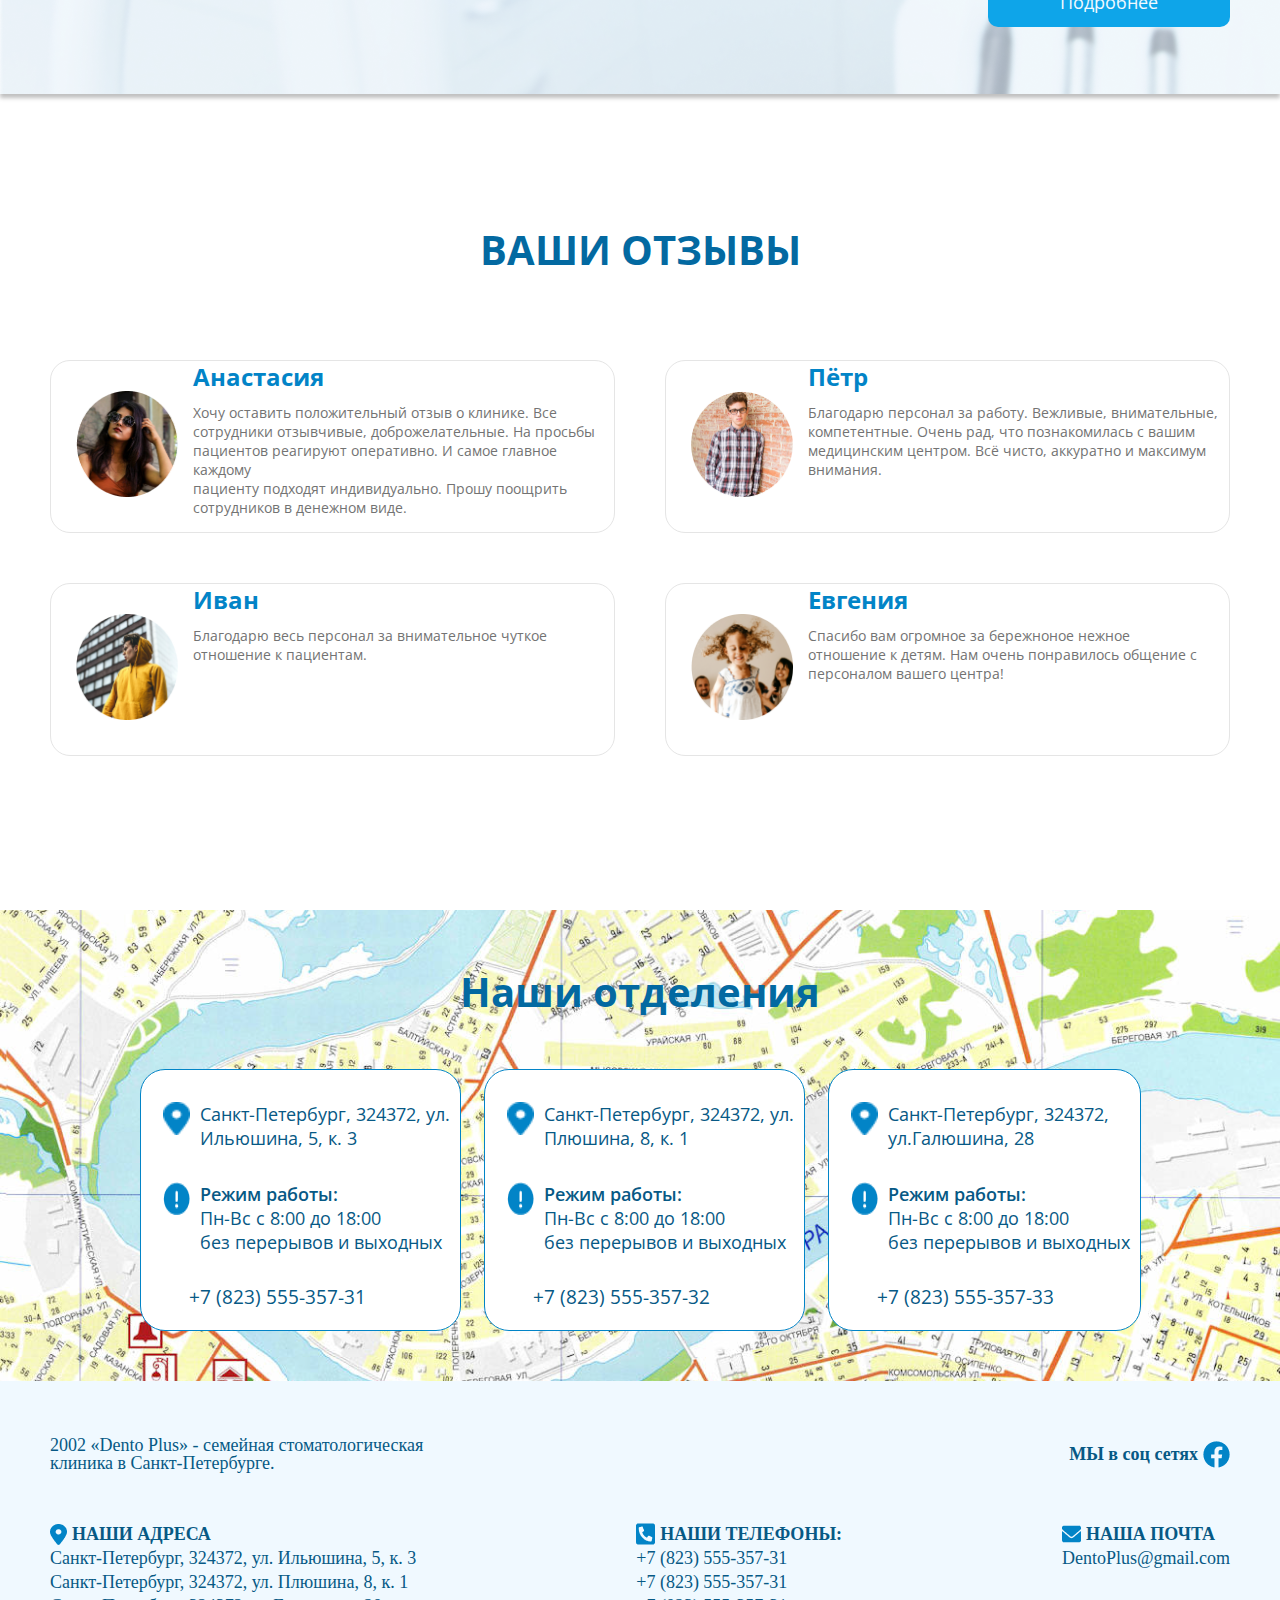
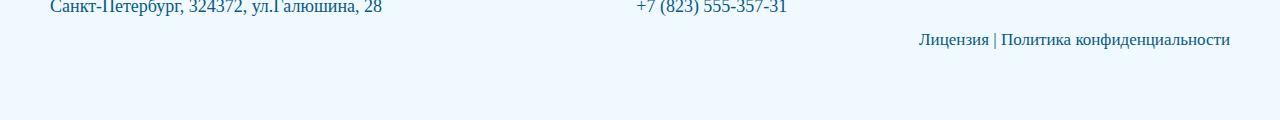
==== commit cf74404f: "Добавлен на все страницы cursor: pointer" ====
--- a/index.html
+++ b/index.html
@@ -36,7 +36,7 @@
             <div class="record_content">
                 <h1>Стоматологическая<br>клиника <span>Dento Plus</span></h1>
                 <p class="record_text">Стоматологическая клиника Dentо Plus - это лучшие врачи, самое<br> современное оборудование, инновационные технологии и<br> материалы и индивидуальный подход!</p>
-                <button class="button">Записаться</button>
+                <button class="button cursor_pointer">Записаться</button>
             </div>
             
         </section >
@@ -45,12 +45,12 @@
             <div class="services_location">
                 
                 <div class="types_services">
-                    <img class="arrow_left" src="icons/arrows_icon.svg" alt="arrow_left">
+                    <img class="arrow_left cursor_pointer" src="icons/arrows_icon.svg" alt="arrow_left">
                     <div class="services_items serv_fon_1">
                         <div class="line-gradient services_items">
                             <p class="serv_number_p">02</p>
                             <p class="services_text">Лечение и<br>рестоврация зубов</p>
-                            <i class="arrow_right"></i>
+                            <i class="arrow_right "></i>
                         </div>
                     </div>
                     <div class="services_items serv_fon_2">
@@ -67,7 +67,7 @@
                             <i class="arrow_right"></i>
                         </div>
                     </div>
-                    <img class="arrow_right" src="icons/arrows_icon.svg" alt="arrow_right">
+                    <img class="arrow_right cursor_pointer" src="icons/arrows_icon.svg" alt="arrow_right">
                 </div>
             </div>
         </section>
@@ -84,7 +84,7 @@
                 
             </div>
             <div class="location_button">
-                <button class="description_button">Подробнее</button>
+                <button class="description_button cursor_pointer">Подробнее</button>
             </div>
         </section>
         <section class="reviews" id="reviews">
--- a/styles.css
+++ b/styles.css
@@ -22,28 +22,62 @@
     flex-direction: column;
     /*width: 1920px;*/
     
-    height: 60px;
+    /*height: 60px;*/
     background: #0284C7;
     box-shadow: 0px 4px 4px rgba(0, 0, 0, 0.25);
 }
-
-@media(min-width: 1024px){
+.cursor_pointer{
+    cursor: pointer;
+}
+
+@media(max-width: 1024px){
     header{
         flex-direction: row;
     }
     .header{
         flex-direction: row;
     }
-}
-@media(min-wigth:425px){
-    .record_text{
-        font-size: 30px;
-
-    }
-    
-}
-
-@media(max-width: 980px){
+
+    .feedback_card{
+        display: flex;
+        align-items: center;
+        flex-direction: column;
+        width: calc(100% / 1);
+    }
+
+    .arrow_left{
+        display: none;
+
+    }
+
+    .arrow_right{
+        display: none;
+    }
+
+    .branch_cards{
+        display: flex;
+        flex-direction: column;
+        margin: auto;
+    }
+
+    .branch_card{
+        display: flex;
+        flex-direction: column;
+        align-items: center;
+    }
+}
+
+@media(max-width: 768px){
+
+    .record{
+        display: flex;
+    }
+
+    .description{
+        display: flex;
+        flex-direction: column;
+    }
+
     .types_services{
         flex-direction: column;
         gap: 20px;
@@ -51,7 +85,110 @@
     .arrow_left{
         transform: rotate(0deg);
     }
-}
+
+    /*.feedback_elemts{
+        display: flex;
+        flex-direction: column;
+
+    }*/
+
+    .feedback_h3{
+        display: flex;
+        justify-content: center;
+    }
+
+    .feedback_text{
+        text-align: justify;
+        padding: 10px;
+    }
+
+    .footer_center{
+        flex-direction: column;
+        gap: 20px;
+        padding-left: 20px;
+        font-size: 20px;
+    }
+}
+
+@media(max-width: 425px){
+
+    
+
+    .navi_items{
+        width: calc(100% / 1);
+        gap: 10px;
+    }
+
+    .record{
+        display: flex;
+        background-image: none;
+    }
+
+    .record_content{
+        display: flex;
+        flex-wrap: wrap;
+        flex-direction: column;
+        gap: 20px;
+        margin: auto;
+    }
+
+    h1 {
+        display: flex;
+        flex-wrap: wrap;
+        font-size: 35px;
+    }
+    .record_text{
+        display: flex;
+        flex-wrap: wrap;
+        font-size: 30px;
+
+    }
+
+    .feedback_cards{
+        flex-direction: column;
+    }
+
+    .feedback_card{
+        display: flex;
+        flex-direction: column;
+        align-items: center;
+        width: calc(100% / 1);
+        margin: auto;
+        padding: 20px;
+    }
+
+    .arrow_left{
+        display: none;
+
+    }
+
+    .arrow_right{
+        display: none;
+    }
+
+    .description_text{
+        display: flex;
+        flex-wrap: wrap;
+        font-size: 20px;
+    }
+
+    
+
+    .branch_cards{
+        display: flex;
+        flex-direction: column;
+    }
+
+    .footer_center{
+        flex-direction: column;
+        gap: 20px;
+        padding-left: 20px;
+        font-size: 20px;
+    }
+    
+}
+
+
 
 .header{
     display: flex;
@@ -128,6 +265,7 @@
     border-radius: 10px;
     margin-top: 42px;
     margin-bottom: 72px;
+    
 }
 
 .services{
@@ -205,11 +343,13 @@
     height: 85px;
     width: 35px;
     transform: rotate(180deg);
+    
 }
 
 .arrow_right{
     height: 85px;
     width: 35px;
+    
 }
 
 .description{
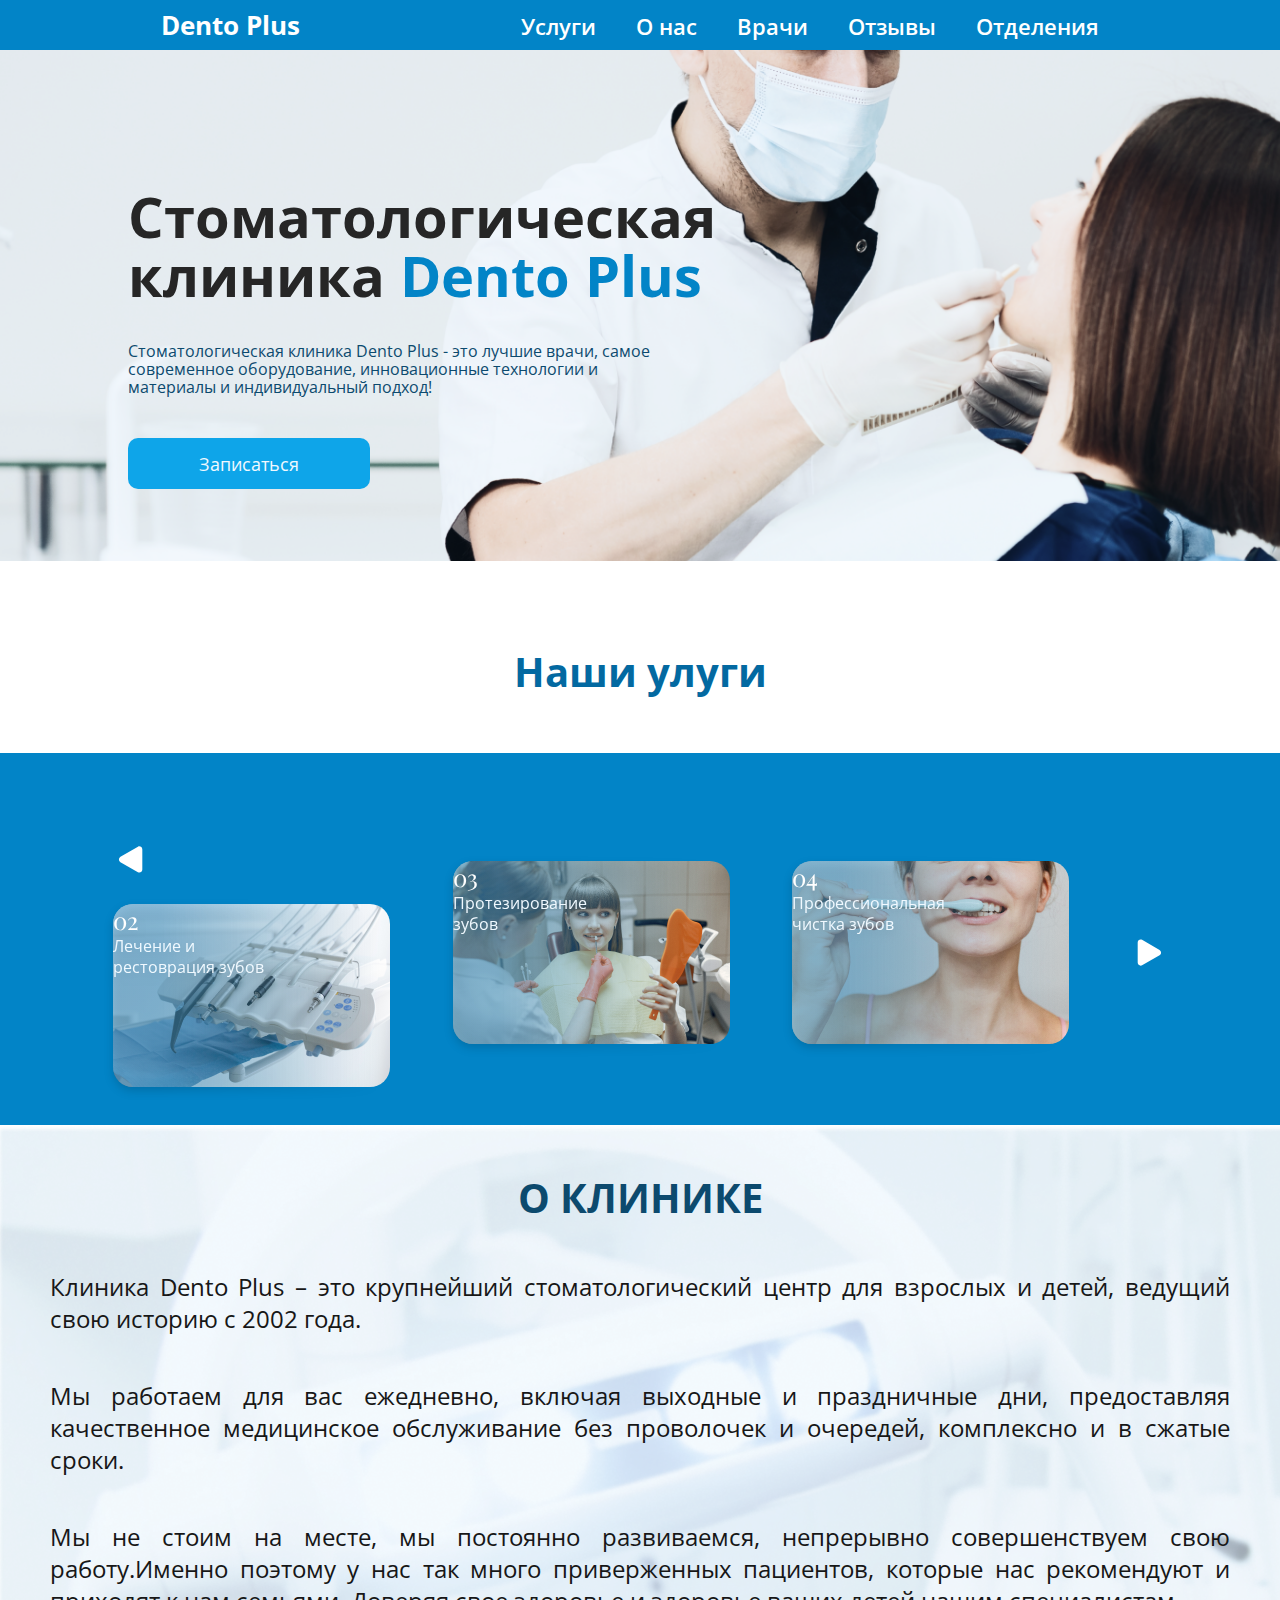
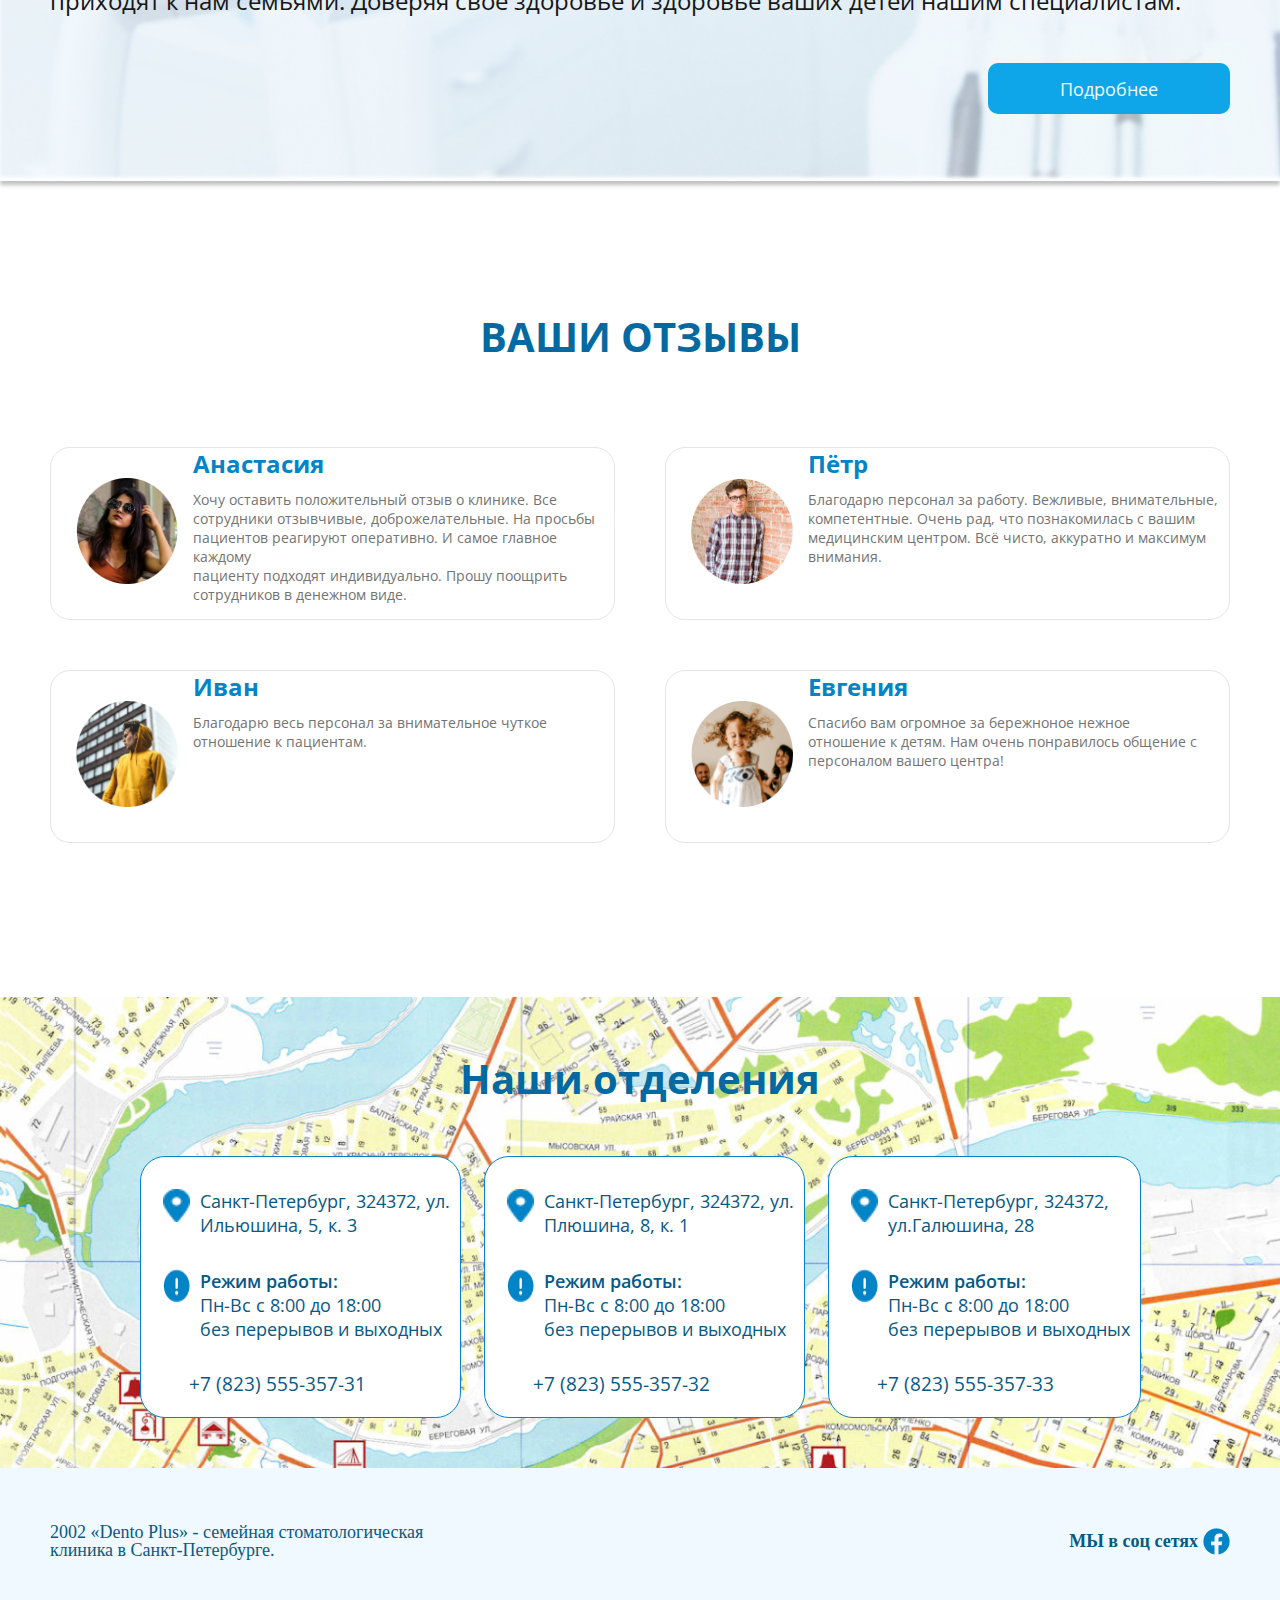
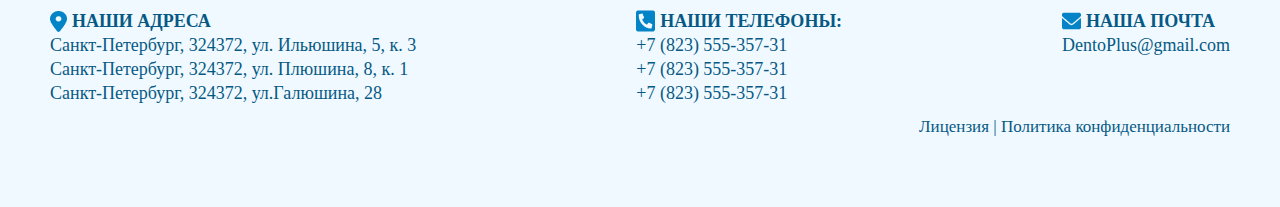
==== commit 57666f2a: "добавлена ссылка перехода transition_service для перехода во вкладку service" ====
--- a/index.html
+++ b/index.html
@@ -45,6 +45,7 @@
             <div class="services_location">
                 
                 <div class="types_services">
+                    <a class="transition_service" href="/service.html">
                     <img class="arrow_left cursor_pointer" src="icons/arrows_icon.svg" alt="arrow_left">
                     <div class="services_items serv_fon_1">
                         <div class="line-gradient services_items">
@@ -53,6 +54,7 @@
                             <i class="arrow_right "></i>
                         </div>
                     </div>
+                    </a>    
                     <div class="services_items serv_fon_2">
                         <div class="line-gradient services_items">    
                             <p class="serv_number_p">03</p>
--- a/styles.css
+++ b/styles.css
@@ -29,166 +29,6 @@
 .cursor_pointer{
     cursor: pointer;
 }
-
-@media(max-width: 1024px){
-    header{
-        flex-direction: row;
-    }
-    .header{
-        flex-direction: row;
-    }
-
-    .feedback_card{
-        display: flex;
-        align-items: center;
-        flex-direction: column;
-        width: calc(100% / 1);
-    }
-
-    .arrow_left{
-        display: none;
-
-    }
-
-    .arrow_right{
-        display: none;
-    }
-
-    .branch_cards{
-        display: flex;
-        flex-direction: column;
-        margin: auto;
-    }
-
-    .branch_card{
-        display: flex;
-        flex-direction: column;
-        align-items: center;
-    }
-}
-
-@media(max-width: 768px){
-
-    .record{
-        display: flex;
-    }
-
-    .description{
-        display: flex;
-        flex-direction: column;
-    }
-
-    .types_services{
-        flex-direction: column;
-        gap: 20px;
-    }
-    .arrow_left{
-        transform: rotate(0deg);
-    }
-
-    /*.feedback_elemts{
-        display: flex;
-        flex-direction: column;
-
-    }*/
-
-    .feedback_h3{
-        display: flex;
-        justify-content: center;
-    }
-
-    .feedback_text{
-        text-align: justify;
-        padding: 10px;
-    }
-
-    .footer_center{
-        flex-direction: column;
-        gap: 20px;
-        padding-left: 20px;
-        font-size: 20px;
-    }
-}
-
-@media(max-width: 425px){
-
-    
-
-    .navi_items{
-        width: calc(100% / 1);
-        gap: 10px;
-    }
-
-    .record{
-        display: flex;
-        background-image: none;
-    }
-
-    .record_content{
-        display: flex;
-        flex-wrap: wrap;
-        flex-direction: column;
-        gap: 20px;
-        margin: auto;
-    }
-
-    h1 {
-        display: flex;
-        flex-wrap: wrap;
-        font-size: 35px;
-    }
-    .record_text{
-        display: flex;
-        flex-wrap: wrap;
-        font-size: 30px;
-
-    }
-
-    .feedback_cards{
-        flex-direction: column;
-    }
-
-    .feedback_card{
-        display: flex;
-        flex-direction: column;
-        align-items: center;
-        width: calc(100% / 1);
-        margin: auto;
-        padding: 20px;
-    }
-
-    .arrow_left{
-        display: none;
-
-    }
-
-    .arrow_right{
-        display: none;
-    }
-
-    .description_text{
-        display: flex;
-        flex-wrap: wrap;
-        font-size: 20px;
-    }
-
-    
-
-    .branch_cards{
-        display: flex;
-        flex-direction: column;
-    }
-
-    .footer_center{
-        flex-direction: column;
-        gap: 20px;
-        padding-left: 20px;
-        font-size: 20px;
-    }
-    
-}
-
-
 
 .header{
     display: flex;
@@ -233,7 +73,8 @@
 }
 
 .record{
-    background-image: url(image/hero.png);
+    background: url(image/hero.png);
+    background-size: cover;
     width: 100%;
     background-position: center;
 }
@@ -298,6 +139,10 @@
     
 }
 
+.transition_service{
+    text-decoration: none;
+}
+
 .services_items{
     width: 277px;
     height: 183px;
@@ -355,6 +200,7 @@
 .description{
     background: url(image/background-1.png);
     box-shadow: 0px 4px 4px rgb(0 0 0 / 25%);
+    background-size: cover;
 }
 
 .description_items{
@@ -446,7 +292,7 @@
     box-shadow: drop-shadow(1px 2px 4px rgba(115, 115, 115, 0.25));
     /*max-width: 580px;*/
     flex-grow: 1;
-    width: calc((100% - 50px * 1) / 2);
+    max-width: calc((100% - 50px * 1) / 2);
 
 }
 
@@ -478,7 +324,8 @@
 }
 
 .branches{
-    background: url(image/map-background.png)
+    background: url(image/map-background.png);
+    background-size: cover;
 }
 
 .branches_center{
@@ -632,3 +479,200 @@
     padding-bottom: 69px;
 }
 
+@media(max-width: 1024px){
+    header{
+        flex-direction: row;
+    }
+    .header{
+        flex-direction: row;
+    }
+
+    .feedback_card{
+        display: flex;
+        align-items: center;
+        flex-direction: column;
+        width: calc(100% / 1);
+    }
+
+    .arrow_left{
+        display: none;
+
+    }
+
+    .arrow_right{
+        display: none;
+    }
+
+    .branch_cards{
+        display: flex;
+        flex-direction: column;
+        margin: auto;
+    }
+
+    .branch_card{
+        display: flex;
+        flex-direction: column;
+        align-items: center;
+    }
+}
+
+@media(max-width: 768px){
+
+    .record{
+        display: flex;
+    }
+
+    .description{
+        display: flex;
+        flex-direction: column;
+    }
+
+    .types_services{
+        flex-direction: column;
+        gap: 20px;
+    }
+    .arrow_left{
+        transform: rotate(0deg);
+    }
+
+    /*.feedback_elemts{
+        display: flex;
+        flex-direction: column;
+
+    }*/
+
+    .feedback_h3{
+        display: flex;
+        justify-content: center;
+    }
+
+    .feedback_text{
+        text-align: justify;
+        padding: 10px;
+    }
+
+    .footer_center{
+        flex-direction: column;
+        gap: 20px;
+        padding-left: 20px;
+        font-size: 20px;
+    }
+}
+
+@media(max-width: 426px){
+
+    .header{
+        display: flex;
+        flex-direction: column;
+        align-items: center;
+        
+    }
+
+    .navi{
+        text-align: center;
+        display: flex;
+        gap: 10px;
+        padding-bottom: 10px;
+    }
+
+    .navi_items{
+        width: calc(100% / 1);
+        gap: 10px;
+    }
+
+    .record{
+        display: flex;
+        
+    }
+
+    .record_content{
+        display: flex;
+        flex-wrap: wrap;
+        flex-direction: column;
+        gap: 20px;
+        margin: auto;
+        align-items: center;
+    }
+
+    h1 {
+        /*display: flex;
+        flex-wrap: wrap;
+        text-align: center;
+        justify-content: center;
+        font-size: 35px;*/
+        display: flex;
+        flex-wrap: wrap;
+        font-size: 36px;   
+        justify-content: center;
+        align-content: center;
+    }
+    .record_text{
+        display: flex;
+        flex-wrap: wrap;
+        font-size: 26px;
+        line-height: 26px;
+        text-align: center;
+
+    }
+
+    .feedback_cards{
+        flex-direction: column;
+    }
+
+    .feedback_card{
+        display: flex;
+        flex-direction: column;
+        align-items: center;
+        max-width: calc((100% - 50px * 1) / 1);
+        margin: auto;
+        padding: 20px;
+    }
+
+    .arrow_left{
+        display: none;
+
+    }
+
+    .arrow_right{
+        display: none;
+    }
+
+    .description_items{
+        padding: 0 15px 0 15px;
+    }
+
+    
+    .description_text{
+        display: flex;
+        flex-wrap: wrap;
+        font-size: 20px;
+        
+    }
+
+    
+
+    .branch_cards{
+        display: flex;
+        flex-direction: column;
+    }
+
+    .footer_head{
+        display: flex;
+        flex-direction: column;
+        gap: 20px;
+        align-items: center;
+    }
+    
+    .footer_center {
+        flex-direction: column;
+        gap: 20px;
+        padding-left: 20px;
+        font-size: 20px;
+    }
+
+    .footer_guarantees{
+        display: flex;
+        justify-content: center;
+    }
+    
+}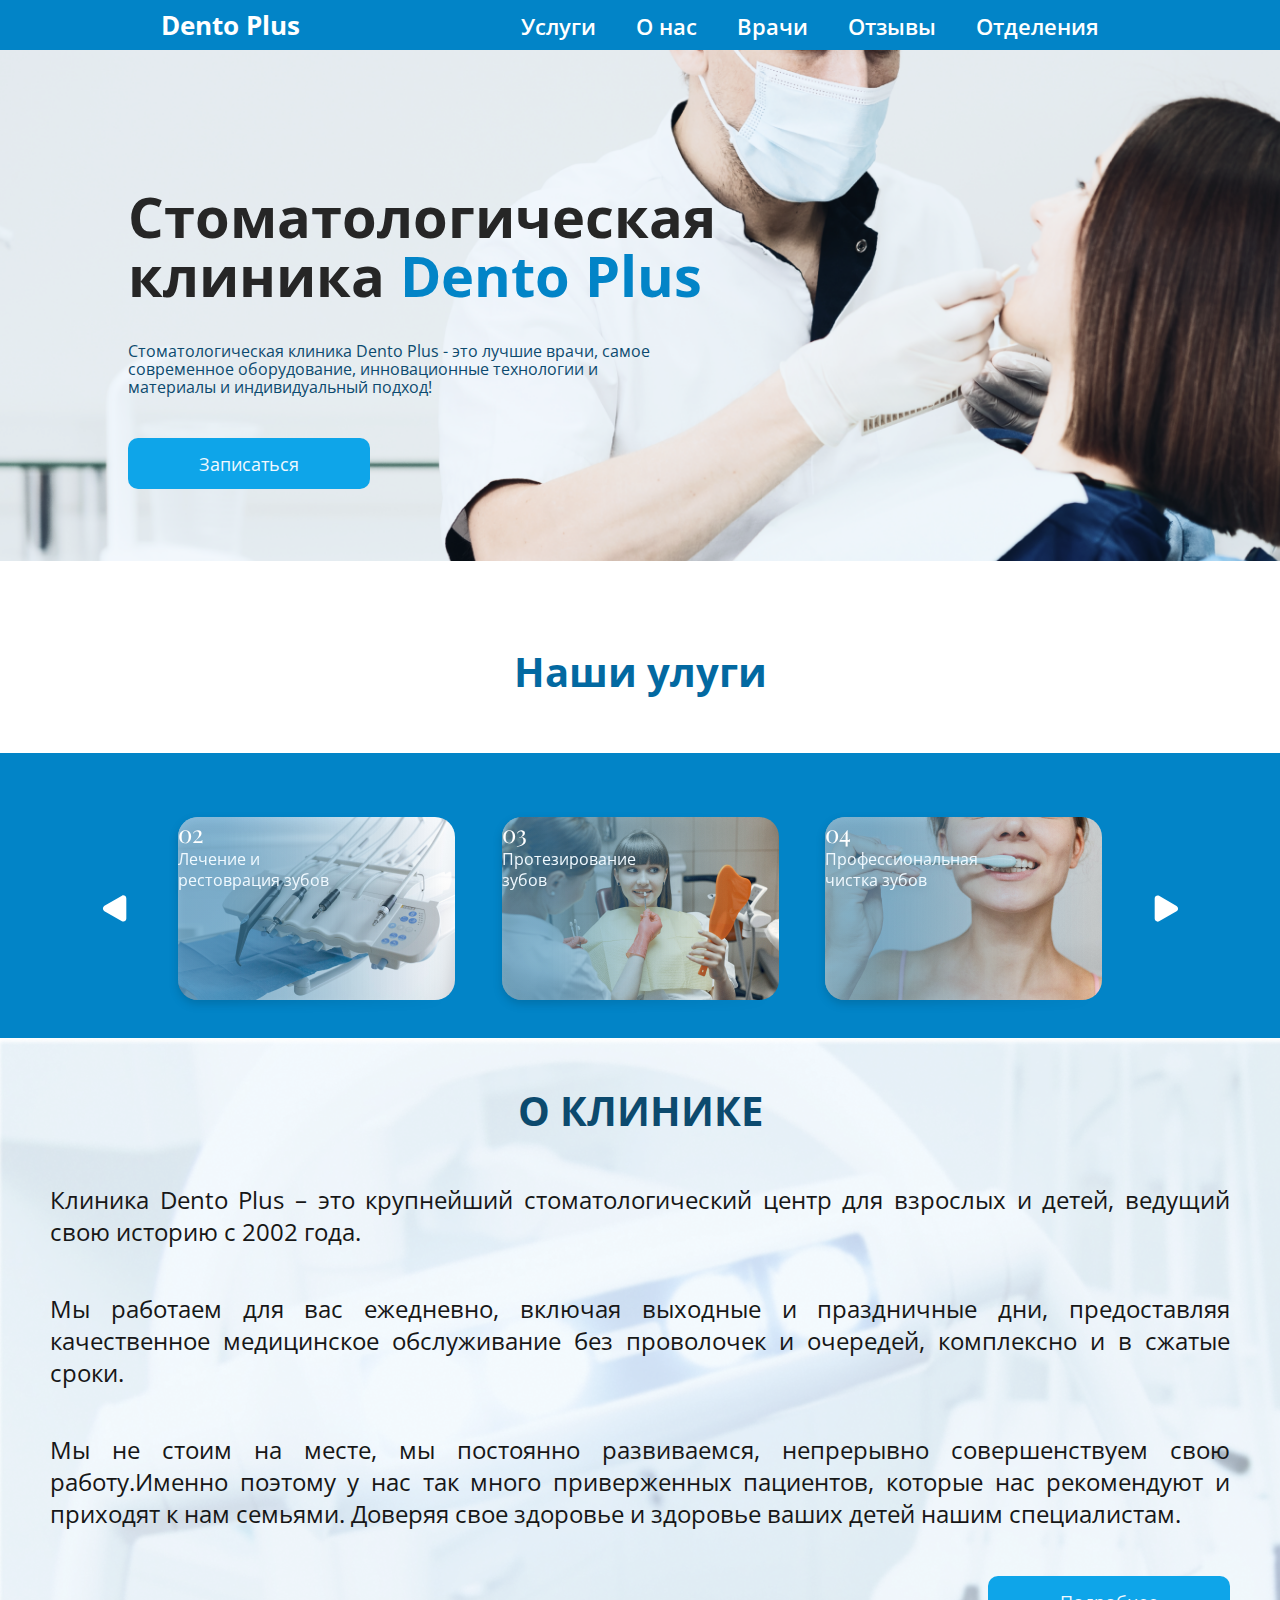
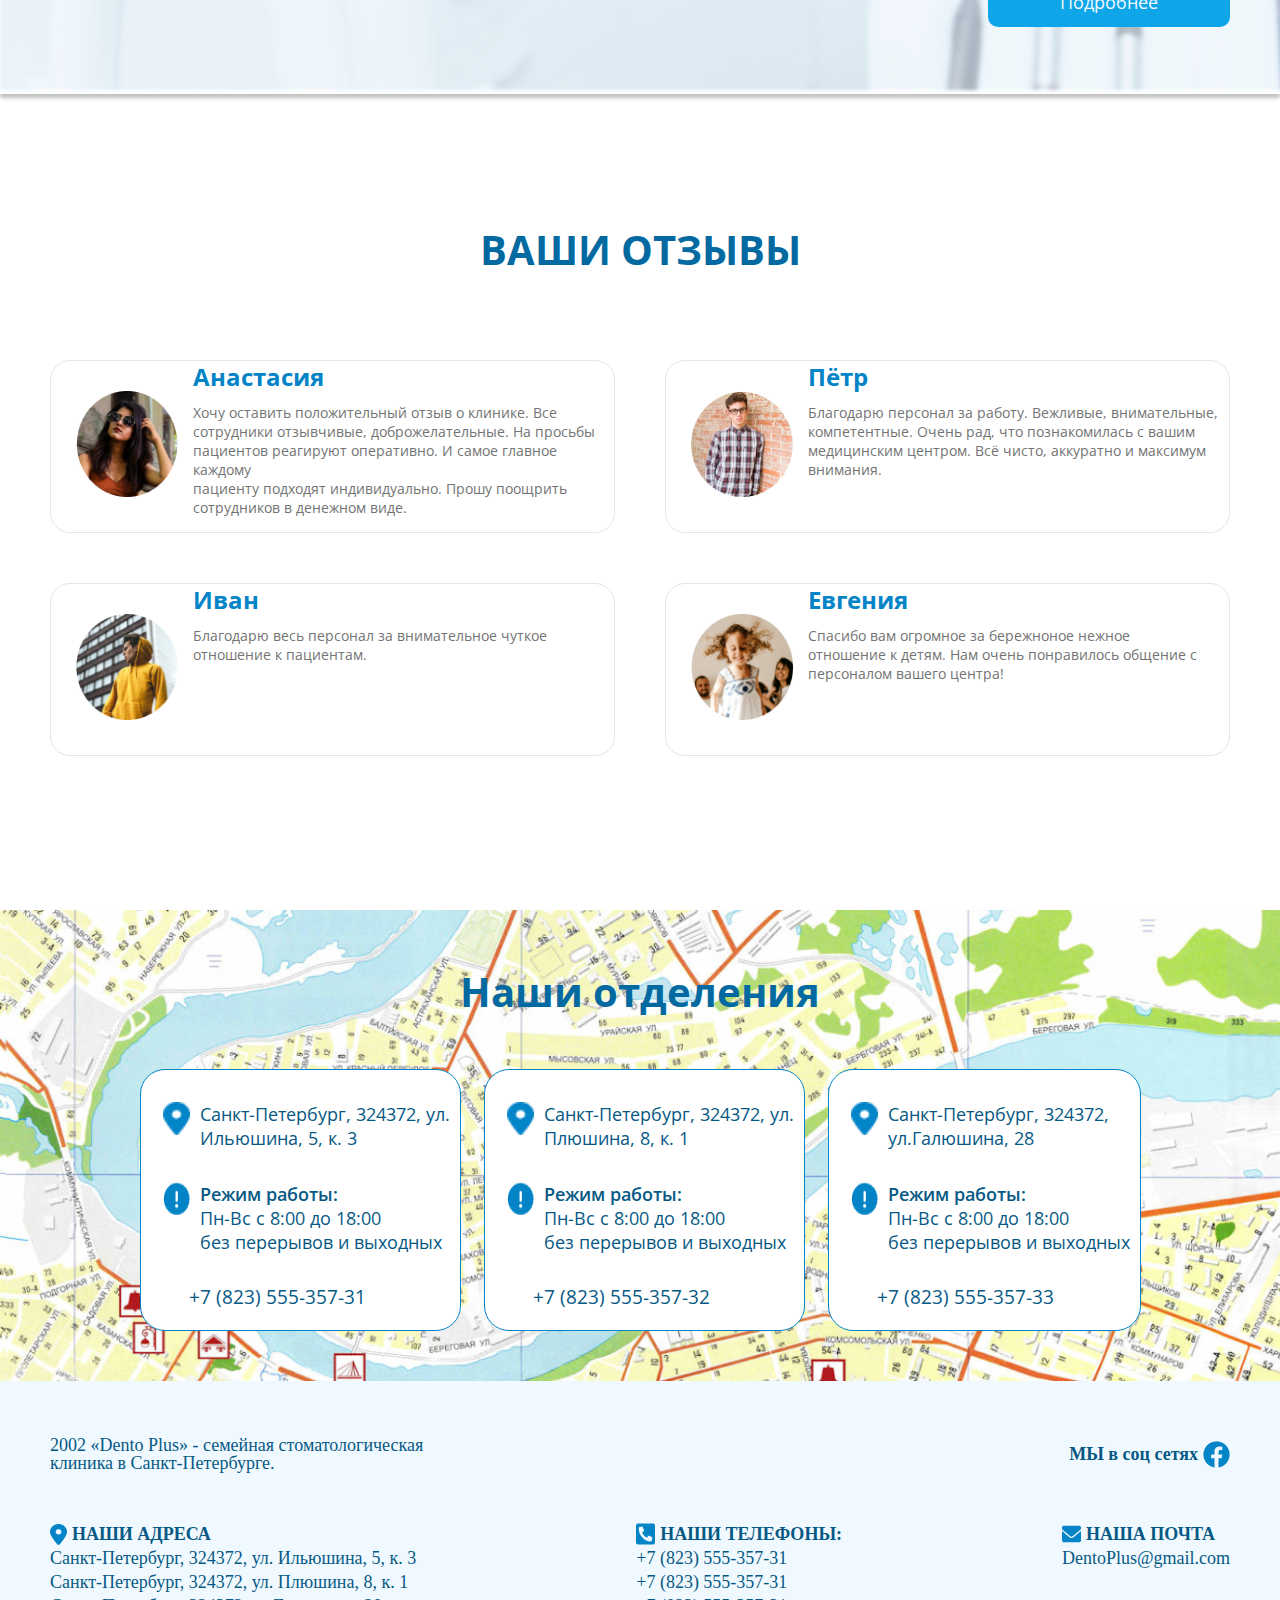
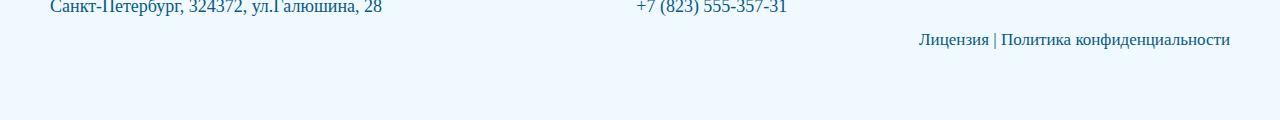
==== commit d0a1ab34: "поправил услуги,ссылку не туда поставил" ====
--- a/index.html
+++ b/index.html
@@ -45,8 +45,8 @@
             <div class="services_location">
                 
                 <div class="types_services">
+                    <img class="arrow_left cursor_pointer" src="icons/arrows_icon.svg" alt="arrow_left">
                     <a class="transition_service" href="/service.html">
-                    <img class="arrow_left cursor_pointer" src="icons/arrows_icon.svg" alt="arrow_left">
                     <div class="services_items serv_fon_1">
                         <div class="line-gradient services_items">
                             <p class="serv_number_p">02</p>
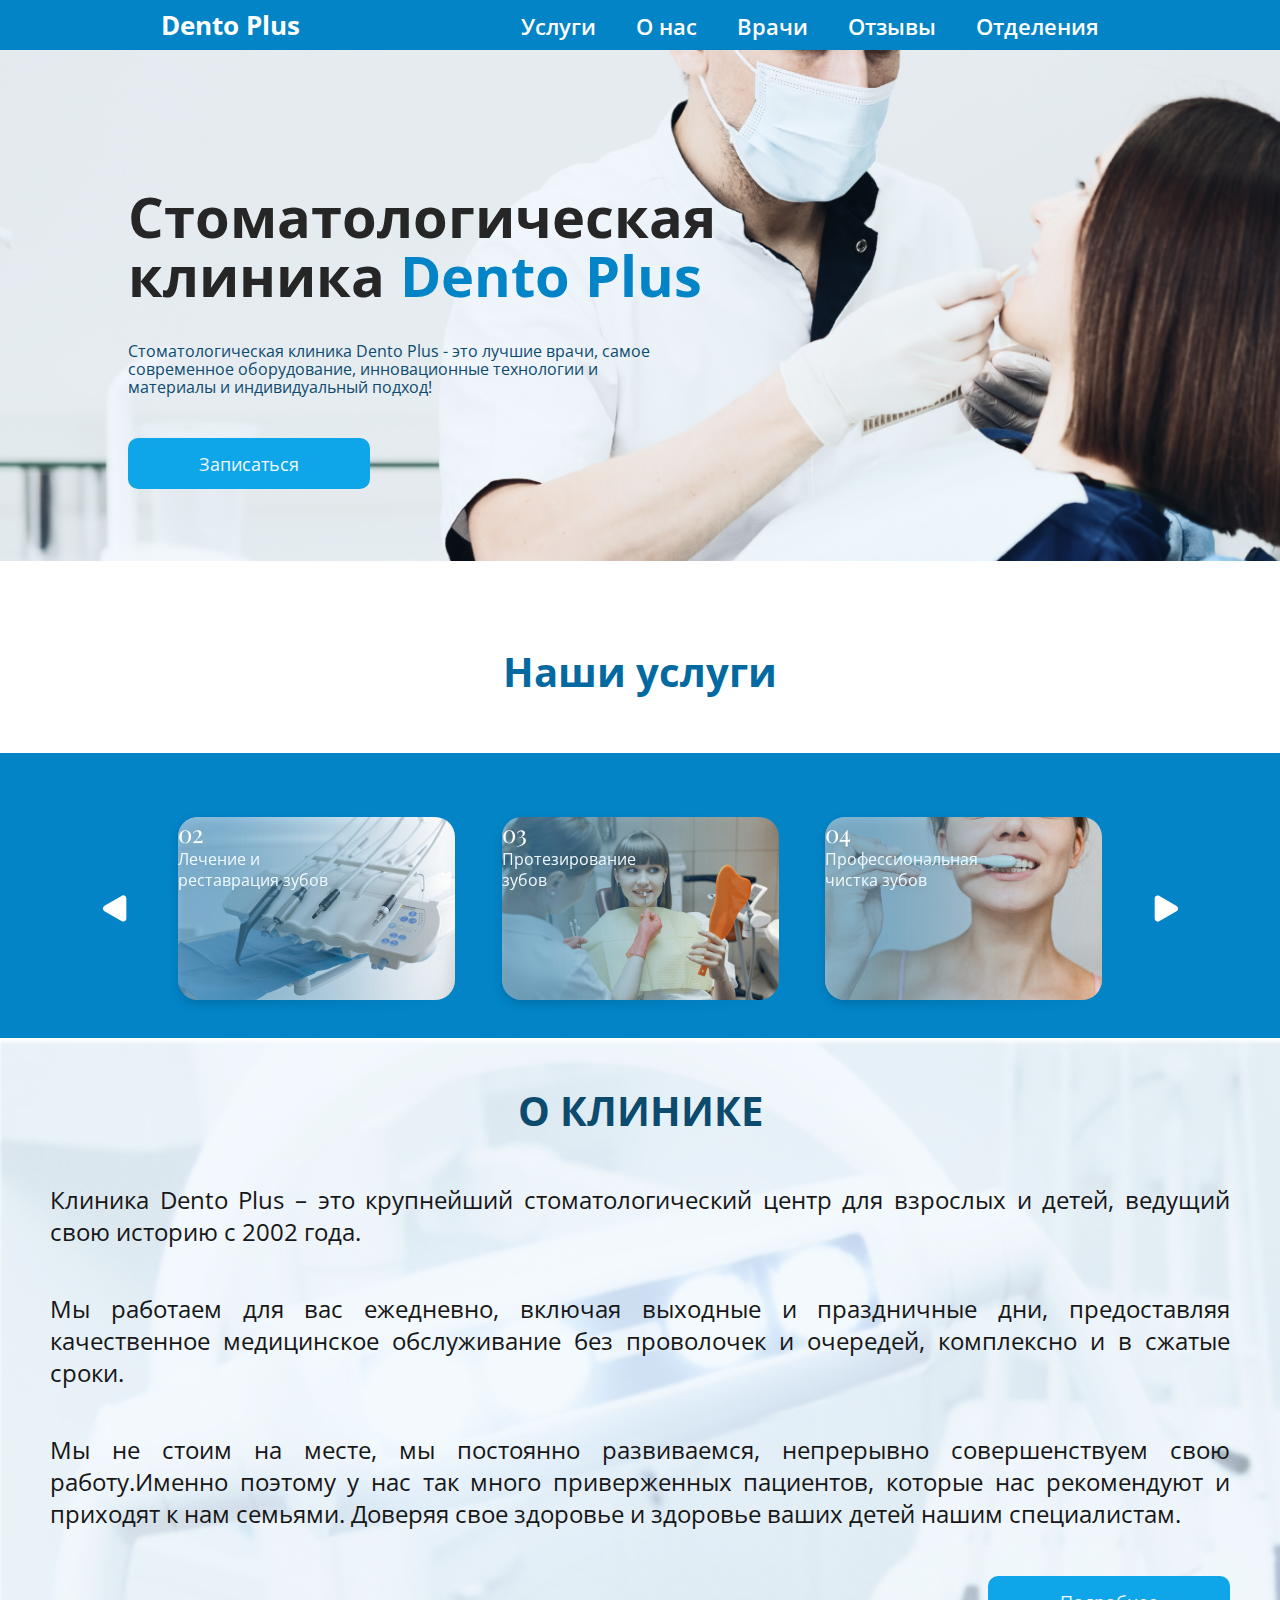
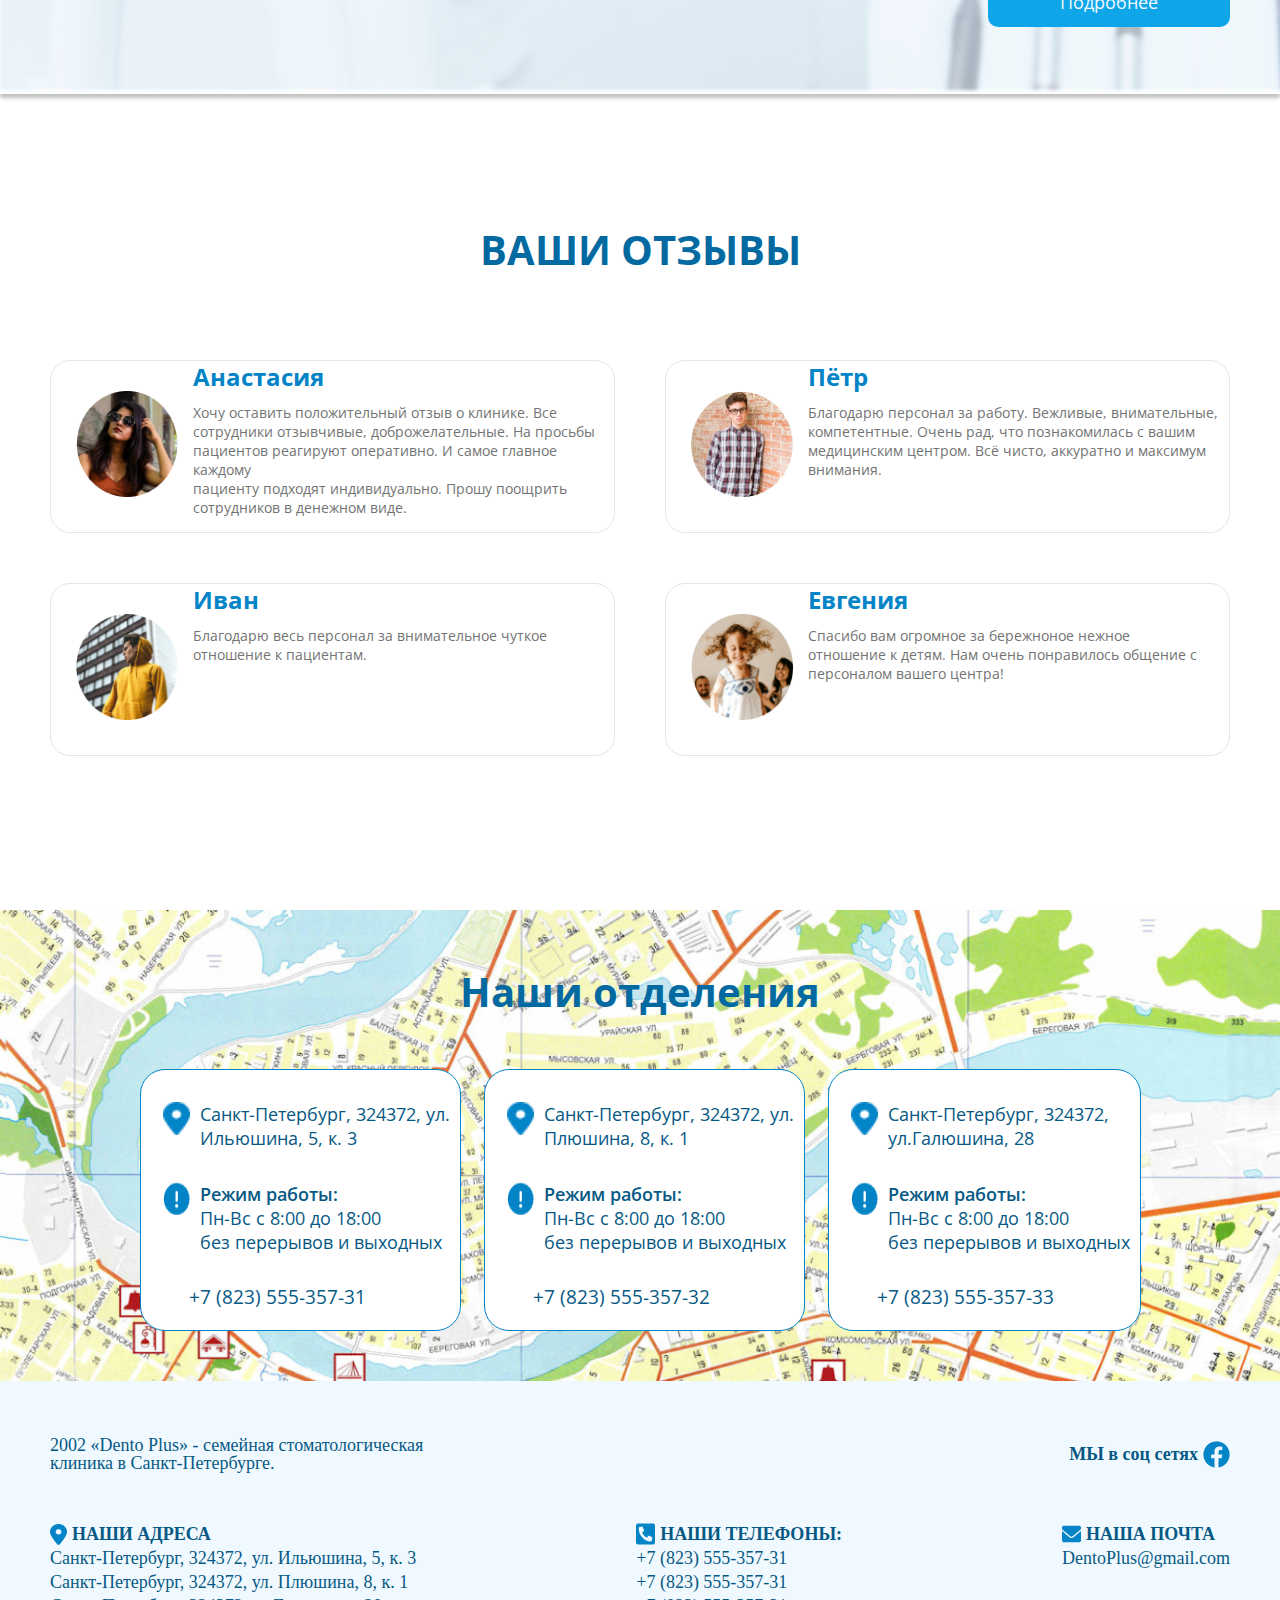
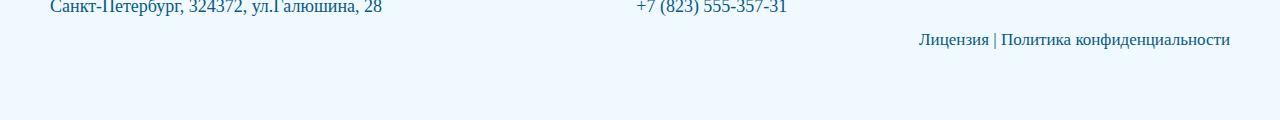
==== commit eef4bd99: "добавлен @media" ====
--- a/index.html
+++ b/index.html
@@ -41,7 +41,7 @@
             
         </section >
         <section class="services" id="services">
-            <h2 class="serv_h2"> Наши улуги</h2>
+            <h2 class="serv_h2"> Наши услуги</h2>
             <div class="services_location">
                 
                 <div class="types_services">
@@ -50,7 +50,7 @@
                     <div class="services_items serv_fon_1">
                         <div class="line-gradient services_items">
                             <p class="serv_number_p">02</p>
-                            <p class="services_text">Лечение и<br>рестоврация зубов</p>
+                            <p class="services_text">Лечение и<br>реставрация зубов</p>
                             <i class="arrow_right "></i>
                         </div>
                     </div>
--- a/styles.css
+++ b/styles.css
@@ -675,4 +675,15 @@
         justify-content: center;
     }
     
+}
+
+@media(max-width: 376px){
+
+    h1{
+        font-size: 30px;
+    }
+
+    .description_text{
+        font-size: 18px;
+    }
 }